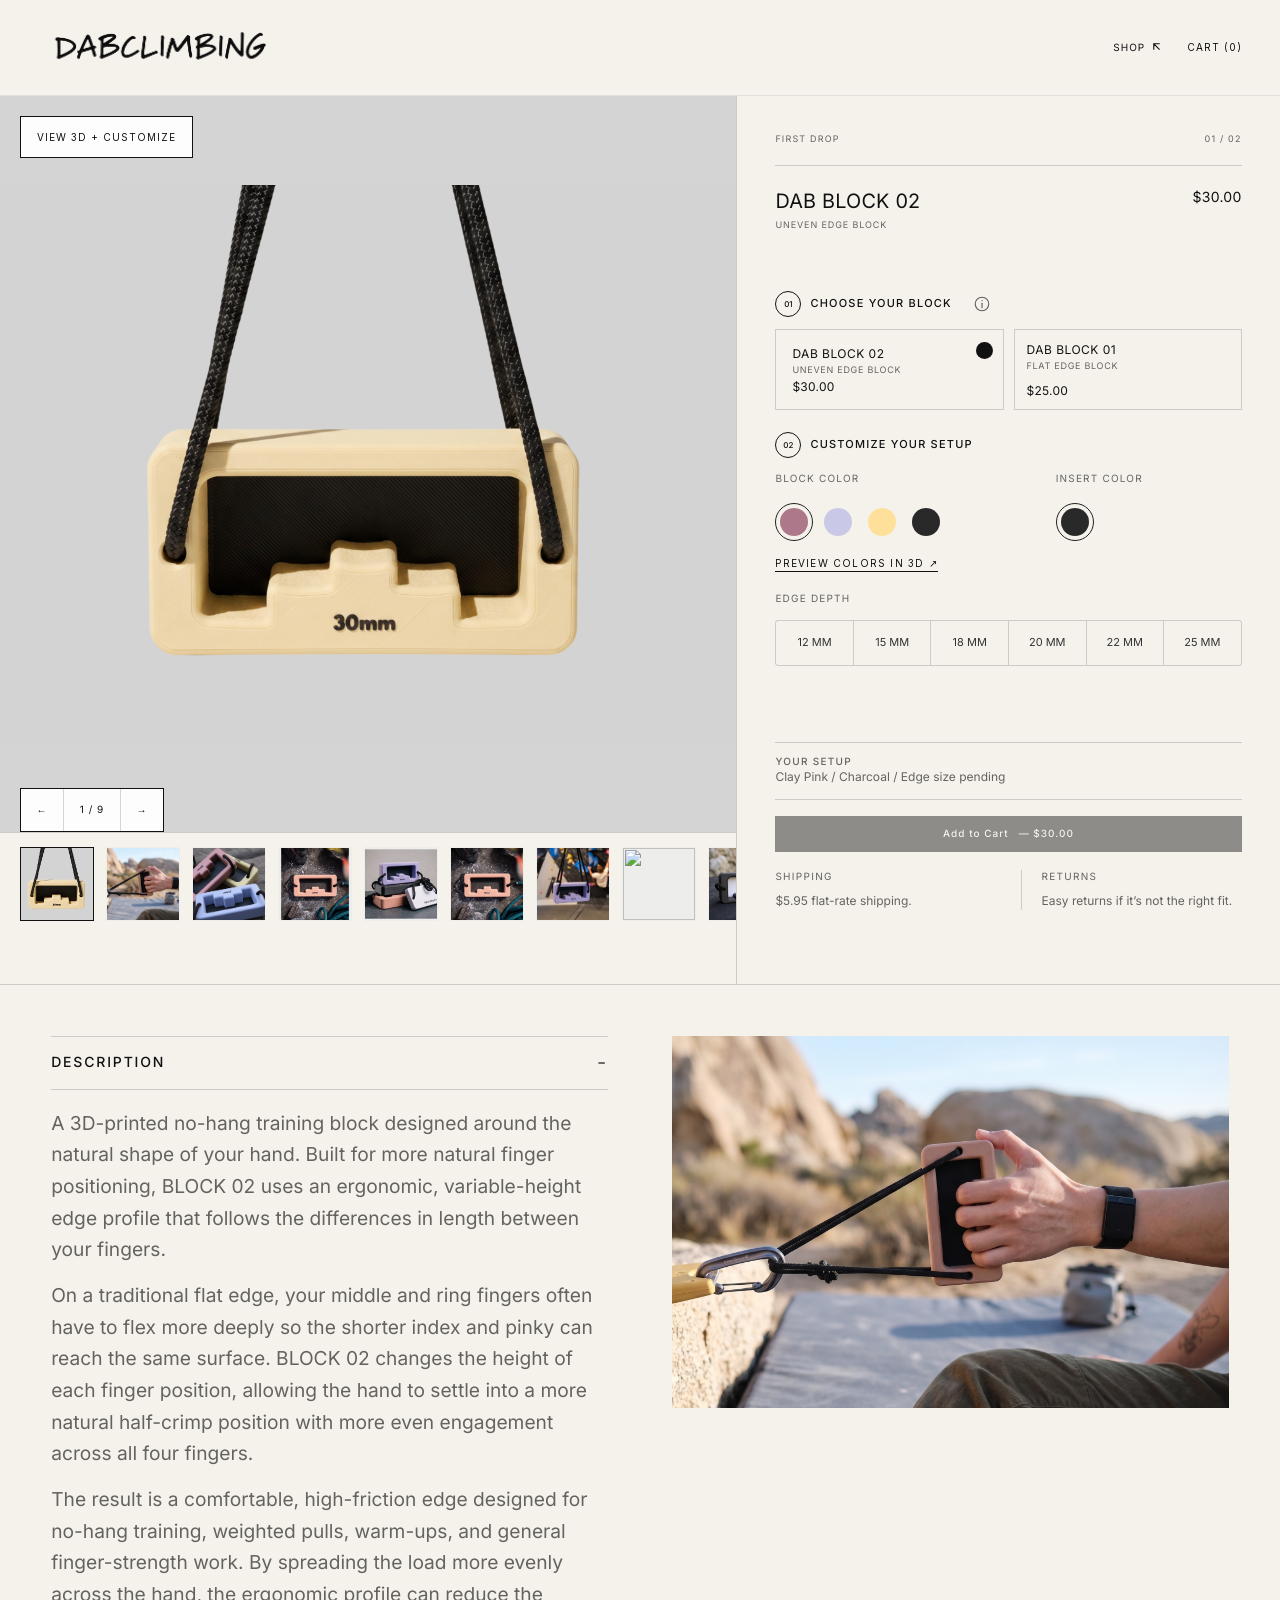
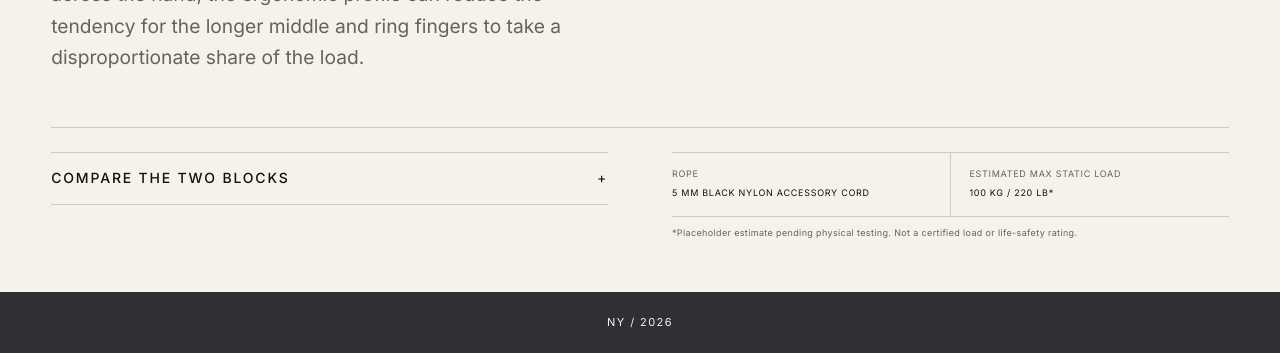
==== buy/index.html @ e9878433 "Use supplied high-resolution header artwork" ====
<!doctype html>
<html lang="en">
<head>
  <meta charset="utf-8" />
  <meta name="viewport" content="width=device-width, initial-scale=1" />
  <meta name="theme-color" content="#ffffff" />
  <meta name="description" content="Dab Block — first drop." />
  <title>DAB — Block</title>
  <link rel="stylesheet" href="/assets/css/styles.css?v=20260905-4" />
  <link rel="stylesheet" href="/assets/css/buy.css?v=20260905-5" />
</head>
<body class="store-page product-page">
  <main class="store-shell">
    <header class="header home-header product-header">
      <a class="brand" href="/" aria-label="DAB home">
        <img class="brand-wordmark" src="/assets/images/dabclimbing-header.svg?v=20260905-3" alt="" width="288" height="60" />
      </a>
      <nav class="home-nav product-nav" aria-label="Main navigation">
        <a href="/#products">Shop <svg class="nav-arrow nav-arrow--left" aria-hidden="true" viewBox="0 0 10 10"><path d="M2 2h6v6M8 2 2 8" /></svg></a>
        <button class="cart-trigger" id="cart-trigger" type="button" aria-haspopup="dialog" aria-controls="cart-dialog">
          Cart <span aria-hidden="true">(0)</span><span class="sr-only">, 0 items</span>
        </button>
      </nav>
    </header>

    <section class="buy-layout" id="product-page" hidden aria-labelledby="product-name">
      <div class="buy-media">
        <section class="product-gallery" id="product-gallery" aria-label="Dab Block product photos">
          <div class="gallery-frame">
            <img id="gallery-image" src="/assets/images/dab-block-02-studio.png" alt="Soft Lemon and Charcoal Dab Block 02 hanging from black cord against a gray background" width="1439" height="1089" />
          </div>
          <div class="gallery-thumbnails" id="gallery-thumbnails" aria-label="Choose a product photo"></div>
          <button class="media-mode-button media-mode-button--model" id="view-model" type="button">View 3D + customize</button>
          <div class="gallery-controls">
            <div class="gallery-navigation" aria-label="Product photo navigation">
              <button id="gallery-previous" type="button" aria-label="Previous photo">←</button>
              <span id="gallery-position" aria-live="polite">1 / 7</span>
              <button id="gallery-next" type="button" aria-label="Next photo">→</button>
            </div>
          </div>
        </section>
        <div class="model-stage" id="model-stage" aria-label="Interactive 3D model of Dab Block" hidden>
          <canvas id="model-canvas"></canvas>
          <div class="model-status" id="model-status" role="status" aria-live="polite">Loading model</div>
          <button class="media-mode-button media-mode-button--photos" id="view-photos" type="button">← Back to photos</button>
          <div class="model-tools">
            <section class="model-configurator" id="model-configurator" aria-label="Product finish editor">
              <div class="configurator-heading">
                <div>
                  <h2>Make it yours</h2>
                  <select class="configurator-kicker" id="configurator-size" aria-label="Choose block type">
                    <option>DAB BLOCK 02</option>
                  </select>
                </div>
              </div>
              <div class="finish-colors">
                <div class="finish-color finish-color--palette">
                  <span>Primary</span>
                  <span class="accent-control">
                    <span class="color-value" id="body-color-name">Black</span>
                    <span class="filament-picker">
                      <button class="filament-toggle" id="body-color-toggle" type="button" aria-label="Choose primary color" aria-expanded="false"><span class="filament-current" style="--swatch-color: #373431"></span></button>
                      <span class="filament-palette" id="body-color-palette" role="radiogroup" aria-label="Available primary colors" hidden></span>
                    </span>
                  </span>
                </div>
                <div class="finish-color finish-color--palette">
                  <span>Accent</span>
                  <span class="accent-control">
                    <span class="color-value" id="accent-color-name">Ivory</span>
                    <span class="filament-picker">
                      <button class="filament-toggle" id="accent-color-toggle" type="button" aria-label="Choose accent color" aria-expanded="false"><span class="filament-current" style="--swatch-color: #F1EEE7"></span></button>
                      <span class="filament-palette" id="accent-color-palette" role="radiogroup" aria-label="Available accent colors" hidden>
                    <label class="filament-swatch" title="Ivory"><input type="radio" name="accent-color" value="#F1EEE7" checked /><span style="--swatch-color: #F1EEE7"></span><span class="sr-only">ivory</span></label>
                    <label class="filament-swatch" title="Cream"><input type="radio" name="accent-color" value="#E8D5C5" /><span style="--swatch-color: #E8D5C5"></span><span class="sr-only">cream</span></label>
                    <label class="filament-swatch" title="Warm White"><input type="radio" name="accent-color" value="#D8D4CF" /><span style="--swatch-color: #D8D4CF"></span><span class="sr-only">warm white</span></label>
                    <label class="filament-swatch" title="Beige"><input type="radio" name="accent-color" value="#AAA59C" /><span style="--swatch-color: #AAA59C"></span><span class="sr-only">beige</span></label>
                    <label class="filament-swatch" title="Yellow"><input type="radio" name="accent-color" value="#F5DF19" /><span style="--swatch-color: #F5DF19"></span><span class="sr-only">yellow</span></label>
                    <label class="filament-swatch" title="Orange"><input type="radio" name="accent-color" value="#F46B1B" /><span style="--swatch-color: #F46B1B"></span><span class="sr-only">orange</span></label>
                    <label class="filament-swatch" title="Bright Green"><input type="radio" name="accent-color" value="#05BE67" /><span style="--swatch-color: #05BE67"></span><span class="sr-only">bright green</span></label>
                    <label class="filament-swatch" title="Forest Green"><input type="radio" name="accent-color" value="#147052" /><span style="--swatch-color: #147052"></span><span class="sr-only">forest green</span></label>
                    <label class="filament-swatch" title="Pink"><input type="radio" name="accent-color" value="#F34E77" /><span style="--swatch-color: #F34E77"></span><span class="sr-only">pink</span></label>
                    <label class="filament-swatch" title="Magenta"><input type="radio" name="accent-color" value="#D92C83" /><span style="--swatch-color: #D92C83"></span><span class="sr-only">magenta</span></label>
                    <label class="filament-swatch" title="Purple"><input type="radio" name="accent-color" value="#67489B" /><span style="--swatch-color: #67489B"></span><span class="sr-only">purple</span></label>
                    <label class="filament-swatch" title="Red"><input type="radio" name="accent-color" value="#E12929" /><span style="--swatch-color: #E12929"></span><span class="sr-only">red</span></label>
                    <label class="filament-swatch" title="Slate Gray"><input type="radio" name="accent-color" value="#66717D" /><span style="--swatch-color: #66717D"></span><span class="sr-only">slate gray</span></label>
                    <label class="filament-swatch" title="Black"><input type="radio" name="accent-color" value="#373431" /><span style="--swatch-color: #373431"></span><span class="sr-only">black</span></label>
                    <label class="filament-swatch" title="Blue"><input type="radio" name="accent-color" value="#1595D2" /><span style="--swatch-color: #1595D2"></span><span class="sr-only">blue</span></label>
                    <label class="filament-swatch" title="Royal Blue"><input type="radio" name="accent-color" value="#263E91" /><span style="--swatch-color: #263E91"></span><span class="sr-only">royal blue</span></label>
                    <label class="filament-swatch" title="Silver"><input type="radio" name="accent-color" value="#92928D" /><span style="--swatch-color: #92928D"></span><span class="sr-only">silver</span></label>
                    <label class="filament-swatch" title="Gold"><input type="radio" name="accent-color" value="#D49B42" /><span style="--swatch-color: #D49B42"></span><span class="sr-only">gold</span></label>
                    <label class="filament-swatch" title="Bronze"><input type="radio" name="accent-color" value="#745535" /><span style="--swatch-color: #745535"></span><span class="sr-only">bronze</span></label>
                    <label class="filament-swatch" title="Copper"><input type="radio" name="accent-color" value="#A94A2C" /><span style="--swatch-color: #A94A2C"></span><span class="sr-only">copper</span></label>
                    <label class="filament-swatch" title="Clay Pink"><input type="radio" name="accent-color" value="#AD7889" /><span style="--swatch-color: #AD7889"></span><span class="sr-only">clay pink</span></label>
                    <label class="filament-swatch" title="Lavender"><input type="radio" name="accent-color" value="#C9C9E7" /><span style="--swatch-color: #C9C9E7"></span><span class="sr-only">lavender</span></label>
                    <label class="filament-swatch" title="Soft Lemon"><input type="radio" name="accent-color" value="#FFE09A" /><span style="--swatch-color: #FFE09A"></span><span class="sr-only">soft lemon</span></label>
                    <label class="filament-swatch" title="Charcoal"><input type="radio" name="accent-color" value="#292929" /><span style="--swatch-color: #292929"></span><span class="sr-only">charcoal</span></label>
                      </span>
                    </span>
                  </span>
                </div>
              </div>
            </section>
          </div>
          <div class="model-view-controls" aria-label="3D view controls">
            <div class="zoom-controls" aria-label="Zoom controls">
              <button id="zoom-in" type="button" aria-label="Zoom in">+</button>
              <button id="zoom-out" type="button" aria-label="Zoom out">−</button>
            </div>
            <label class="spin-speed" for="spin-speed">
              <span>Spin</span>
              <input id="spin-speed" type="range" min="0" max="100" step="0.5" value="0.5" aria-label="Spin speed" />
            </label>
          </div>
        </div>
      </div>

      <div class="buy-details">
        <div class="buy-kicker" aria-hidden="true">
          <span>First drop</span>
          <span id="product-number">01 / 02</span>
        </div>
        <div class="buy-title-row">
          <div>
            <h1 id="product-name">DAB BLOCK 02</h1>
            <p class="buy-subtitle" id="product-subtitle">Uneven Edge Block</p>
          </div>
          <span class="buy-price" id="product-price">$30.00</span>
        </div>
        <fieldset class="variant-picker" id="variant-picker" hidden>
          <legend><span class="config-step" aria-hidden="true">01</span> Choose your block <a class="block-guide-link" href="#product-guide" aria-label="How to choose your block" title="How to choose your block"><svg width="18" height="18" viewBox="0 0 24 24" fill="none" stroke="currentColor" stroke-width="1.5" stroke-linecap="round" aria-hidden="true" focusable="false"><circle cx="12" cy="12" r="9" /><path d="M12 11v6" /><circle cx="12" cy="7.5" r=".8" fill="currentColor" stroke="none" /></svg></a></legend>
          <div class="variant-options" id="variant-options"></div>
          <p class="variant-pricing-note" id="variant-pricing-note" hidden>Custom pricing is confirmed after your customization details are reviewed and approved.</p>
        </fieldset>
        <section class="customization-step" aria-labelledby="customization-title">
          <h2 id="customization-title"><span class="config-step" aria-hidden="true">02</span> Customize your setup</h2>
        <fieldset class="edge-depth-picker product-color-picker" id="product-color-picker" hidden>
          <legend class="sr-only">Choose product colors</legend>
          <div class="edge-depth-options product-color-options">
            <label for="primary-color-select">
              <span>Primary color</span>
              <span class="color-select-control">
                <span class="color-select-swatch" id="primary-color-swatch" aria-hidden="true"></span>
                <select id="primary-color-select" name="primary-color"></select>
              </span>
            </label>
            <label for="accent-color-select">
              <span>Accent color</span>
              <span class="color-select-control">
                <span class="color-select-swatch" id="accent-color-swatch" aria-hidden="true"></span>
                <select id="accent-color-select" name="accent-color"></select>
              </span>
            </label>
          </div>
          <button class="color-3d-link" id="view-colors-3d" type="button">Preview colors in 3D <span aria-hidden="true">↗</span></button>
        </fieldset>
        <fieldset class="edge-depth-picker" id="edge-depth-picker" hidden>
          <legend class="sr-only">Choose edge depths</legend>
          <div class="edge-depth-options">
            <label for="edge-depth-1">
              <span>Edge depth 1</span>
              <select id="edge-depth-1" name="edge-depth-1"></select>
            </label>
            <label for="edge-depth-2">
              <span>Edge depth 2</span>
              <select id="edge-depth-2" name="edge-depth-2"></select>
            </label>
          </div>
        </fieldset>
        </section>
        <div class="buy-purchase">
          <div class="order-summary" aria-live="polite">
            <div class="order-summary-heading">
              <span><span class="config-step" aria-hidden="true">03</span> Your setup</span>
              <strong id="summary-price">$30.00</strong>
            </div>
            <p id="summary-product">DAB BLOCK 02 · Uneven Edge Block</p>
            <p id="summary-options">Clay Pink / Charcoal · 22 mm edge</p>
          </div>
          <a class="buy-button" id="checkout-button" aria-disabled="true">
            <span>Add to Cart</span>
            <span class="buy-button-price" id="checkout-price" aria-hidden="true">— $30.00</span>
          </a>
          <p class="checkout-note">Your selections carry through to secure checkout.</p>
          <dl class="buy-meta">
            <div><dt>Shipping</dt><dd id="product-shipping"></dd></div>
            <div><dt>Returns</dt><dd id="product-returns"></dd></div>
          </dl>
        </div>
      </div>
      <div class="product-editorial">
        <div class="product-story-row">
          <div class="product-information">
          <details class="product-description" open>
            <summary>Description</summary>
            <div id="product-description" aria-label="Product description"></div>
          </details>
          </div>
          <figure class="product-story-photo">
            <img id="product-story-image" alt="" loading="lazy" />
          </figure>
        </div>
        <div class="product-facts-row">
          <div class="product-information">
          <details class="product-description product-guide" id="product-guide">
            <summary>Compare the two blocks</summary>
            <div id="product-guide-content" aria-label="Help choosing a block"></div>
          </details>
          </div>
          <div class="product-technical">
        <dl class="product-specs" aria-label="Customization and product details">
          <div><dt>Rope</dt><dd>5 mm black nylon accessory cord</dd></div>
          <div><dt>Estimated max static load</dt><dd>100 kg / 220 lb*</dd></div>
        </dl>
        <p class="load-disclaimer">*Placeholder estimate pending physical testing. Not a certified load or life-safety rating.</p>
          </div>
        </div>
      </div>
    </section>

    <footer class="footer">
      <div class="footer-meta">
        <span class="footer-edition">NY / 2026</span>
      </div>
    </footer>
  </main>

  <dialog class="cart-dialog" id="cart-dialog" aria-labelledby="cart-title">
    <div class="cart-dialog-header">
      <h2 id="cart-title">Cart <span aria-hidden="true">(0)</span></h2>
      <button class="cart-close" id="cart-close" type="button" aria-label="Close cart">Close</button>
    </div>
    <div class="cart-empty">
      <p>Your cart is empty.</p>
      <a href="/#products" id="cart-shop-link">Shop the first drop <svg class="nav-arrow nav-arrow--left" aria-hidden="true" viewBox="0 0 10 10"><path d="M2 2h6v6M8 2 2 8" /></svg></a>
    </div>
  </dialog>

  <script src="/assets/js/store-config.js?v=20260905-8"></script>
  <script src="/assets/js/cart.js?v=20260904-1" defer></script>
  <script src="/assets/js/buy.js?v=20260905-6" defer></script>
  <script type="importmap">
    {
      "imports": {
        "three": "https://cdn.jsdelivr.net/npm/three@0.165.0/build/three.module.js",
        "three/addons/": "https://cdn.jsdelivr.net/npm/three@0.165.0/examples/jsm/"
      }
    }
  </script>
</body>
</html>
---- assets/css/styles.css ----
@font-face {
  font-family: "Inter";
  src: url("/assets/fonts/Inter-Latin.woff2") format("woff2");
  font-style: normal;
  font-weight: 400 500;
  font-display: swap;
}

@font-face {
  font-family: "Instrument Sans";
  src: url("/assets/fonts/InstrumentSans-Medium.woff2") format("woff2");
  font-style: normal;
  font-weight: 500;
  font-display: swap;
}

@font-face {
  font-family: "Lazy Dog";
  src: url("/assets/fonts/Lazydog.otf") format("opentype");
  font-style: normal;
  font-weight: 400;
  font-display: swap;
}

@font-face {
  font-family: "Libre Baskerville";
  src: url("/assets/fonts/LibreBaskerville-Regular.ttf") format("truetype");
  font-style: normal;
  font-weight: 400;
  font-display: swap;
}

:root {
      --warm-white: #f5f2ec;
      --lavender: #c9bce8;
      --clay: #dfae9b;
      --graphite: #2f3033;
      --chalk: #e8e5df;
      --sage: #e4e9df;
      --soft-black: #111111;
      --paper: var(--warm-white);
      --ink: var(--soft-black);
      --soft: #65635f;
      --line: rgba(17, 17, 17, .17);
      --pad: clamp(20px, 3vw, 44px);
      --block-color: #000000;
    }

    * { box-sizing: border-box; }

    [hidden] { display: none !important; }

    html,
    body {
      width: 100%;
      height: 100%;
      overflow: hidden;
    }

    body {
      margin: 0;
      background: var(--paper);
      color: var(--ink);
      font-family: "Inter", Arial, Helvetica, sans-serif;
      -webkit-font-smoothing: antialiased;
      text-rendering: geometricPrecision;
    }

    ::selection {
      color: var(--soft-black);
      background: var(--lavender);
    }

    a { color: inherit; }

    .sr-only {
      position: absolute;
      width: 1px;
      height: 1px;
      padding: 0;
      margin: -1px;
      overflow: hidden;
      clip: rect(0, 0, 0, 0);
      white-space: nowrap;
      border: 0;
    }

    .site {
      width: 100%;
      height: 100vh;
      height: 100dvh;
      display: grid;
      grid-template-rows: auto minmax(0, 1fr) auto;
      overflow: hidden;
    }

    .header,
    .footer {
      display: flex;
      align-items: center;
      justify-content: space-between;
      gap: 24px;
      padding: 22px var(--pad);
      font-size: 11px;
      line-height: 1;
      text-transform: uppercase;
      letter-spacing: .13em;
    }

    .header {
      display: grid;
      grid-template-columns: minmax(0, 1fr) auto minmax(0, 1fr);
      border-bottom: 1px solid var(--line);
    }

    .header .brand {
      grid-column: 2;
      justify-self: center;
    }

    .header .header-meta {
      grid-column: 3;
      justify-self: end;
    }

    .brand {
      display: inline-flex;
      align-items: center;
      text-decoration: none;
    }

    .brand-wordmark {
      display: block;
      width: clamp(168px, 18vw, 224px);
      height: auto;
    }

    .header-meta,
    .footer-meta {
      display: flex;
      align-items: center;
      gap: clamp(18px, 3vw, 42px);
      white-space: nowrap;
    }

    .status {
      display: inline-flex;
      align-items: center;
      gap: 8px;
    }

    .store-link {
      text-decoration: none;
    }

    .status::before {
      content: "";
      width: 7px;
      height: 7px;
      border-radius: 50%;
      background: var(--ink);
      animation: pulse 2.4s ease-in-out infinite;
    }

    @keyframes pulse {
      0%, 100% { opacity: 1; transform: scale(1); }
      50% { opacity: .25; transform: scale(.72); }
    }

    /* Image-led homepage hero */
    html:has(body.home-page) {
      height: auto;
      min-height: 100%;
      overflow-x: hidden;
      overflow-y: auto;
    }

    .home-page,
    .home-page .store-shell {
      height: auto;
      min-height: 100%;
      overflow-x: hidden;
      overflow-y: visible;
    }

    .home-page {
      scroll-behavior: smooth;
    }

    .home-page .store-shell {
      display: block;
    }

    .home-hero {
      position: relative;
      width: 100%;
      height: auto;
      min-height: 0;
      aspect-ratio: 18 / 5;
      overflow: hidden;
      color: #11100f;
      font-family: "Neue Montreal", "Inter", Arial, Helvetica, sans-serif;
      background: var(--chalk);
      isolation: isolate;
    }

    .home-hero-image,
    .home-hero-shade {
      position: absolute;
      inset: 0;
      width: 100%;
      height: 100%;
    }

    .home-hero-image {
      z-index: -2;
      left: 0;
      width: 100%;
      display: block;
      object-fit: cover;
      object-position: center center;
    }

    .home-hero-shade {
      z-index: -1;
      background:
        linear-gradient(90deg,
          rgba(245, 242, 236, 1) 0,
          rgba(245, 242, 236, .94) 30%,
          rgba(245, 242, 236, .52) 58%,
          transparent 76%),
        linear-gradient(180deg, rgba(255, 255, 255, .08) 0, transparent 24%);
      pointer-events: none;
    }

    .home-page .home-header,
    .product-page .home-header {
      position: sticky;
      z-index: 20;
      top: 0;
      display: flex;
      justify-content: flex-start;
      border: 0;
      border-bottom: 1px solid rgba(11, 11, 11, .08);
      background: rgba(245, 242, 236, .94);
      backdrop-filter: blur(14px);
    }

    .home-page .home-header .brand,
    .product-page .home-header .brand {
      flex: 0 0 auto;
    }

    .home-nav {
      display: flex;
      align-items: center;
      gap: clamp(16px, 2vw, 30px);
      margin-left: auto;
      font-size: 10px;
      letter-spacing: .1em;
      text-transform: uppercase;
    }

    .home-nav a,
    .home-nav button,
    .home-hero-copy a {
      text-decoration: none;
    }

    .nav-arrow {
      display: inline-block;
      width: 9px;
      height: 9px;
      margin-left: 3px;
      overflow: visible;
      vertical-align: -.05em;
      fill: none;
      stroke: currentColor;
      stroke-width: 1.25;
      stroke-linecap: square;
      stroke-linejoin: miter;
    }

    .nav-arrow--left {
      transform: scaleX(-1);
    }

    .home-nav a,
    .home-nav button {
      border-bottom: 1px solid transparent;
      transition: border-color .2s ease;
    }

    .home-nav a:hover,
    .home-nav a:focus-visible,
    .home-nav button:hover,
    .home-nav button:focus-visible {
      border-color: currentColor;
    }

    .cart-trigger,
    .cart-close {
      padding: 0;
      border: 0;
      border-radius: 0;
      color: inherit;
      background: transparent;
      font: inherit;
      letter-spacing: inherit;
      text-transform: inherit;
      cursor: pointer;
    }

    .cart-trigger {
      border-bottom: 1px solid transparent;
    }

    .cart-dialog {
      width: min(440px, 100%);
      max-width: none;
      height: 100%;
      max-height: none;
      margin: 0 0 0 auto;
      padding: 0;
      border: 0;
      color: var(--ink);
      background: var(--paper);
    }

    .cart-dialog[open] {
      display: grid;
      grid-template-rows: auto 1fr;
    }

    .cart-dialog::backdrop {
      background: rgba(11, 11, 11, .36);
    }

    .cart-dialog-header {
      display: flex;
      align-items: center;
      justify-content: space-between;
      padding: 22px var(--pad);
      border-bottom: 1px solid var(--line);
    }

    .cart-dialog-header h2,
    .cart-close,
    .cart-empty a {
      margin: 0;
      font-size: 10px;
      font-weight: 400;
      line-height: 1;
      letter-spacing: .1em;
      text-transform: uppercase;
    }

    .cart-close,
    .cart-empty a {
      border-bottom: 1px solid currentColor;
    }

    .cart-empty {
      display: flex;
      min-height: 0;
      flex-direction: column;
      align-items: center;
      justify-content: center;
      gap: 18px;
      padding: var(--pad);
      text-align: center;
    }

    .cart-empty p {
      margin: 0;
      font-family: "Libre Baskerville", Baskerville, Georgia, serif;
      font-size: clamp(22px, 3vw, 32px);
    }

    .cart-empty a {
      text-decoration: none;
    }

    .home-page .home-header .brand-wordmark,
    .product-page .home-header .brand-wordmark {
      width: clamp(190px, 19vw, 260px);
      height: auto;
    }

    .home-hero-copy {
      position: absolute;
      z-index: 1;
      top: 50%;
      left: clamp(48px, 6vw, 96px);
      width: min(320px, calc(100% - clamp(96px, 12vw, 192px)));
      color: #11100f;
      transform: translateY(-50%);
    }

    .home-hero-copy p,
    .home-hero-copy a {
      margin: 0;
      font-size: 9px;
      line-height: 1.4;
      letter-spacing: .14em;
      text-transform: uppercase;
    }

    .home-hero-copy a {
      display: inline-flex;
      align-items: center;
      justify-content: center;
      gap: 14px;
      min-height: 44px;
      max-width: 100%;
      padding: 12px 24px;
      border-radius: 999px;
      background: #ffeca6;
      color: #11100f;
      font-weight: 500;
      transition: background-color .2s ease;
    }

    .home-hero-copy a:hover {
      background: #f7df8c;
    }

    .home-hero-copy a:focus-visible {
      outline: 2px solid #11100f;
      outline-offset: 4px;
    }

    .home-hero-copy a span {
      font-size: 14px;
      line-height: 1;
      letter-spacing: 0;
    }

    .home-hero-copy h1 {
      margin: 0 0 16px;
      font-family: "Libre Baskerville", Baskerville, Georgia, serif;
      font-size: clamp(26px, 2.4vw, 36px);
      font-weight: 400;
      line-height: 1.1;
      letter-spacing: -.025em;
      text-transform: none;
    }

    .product-index {
      scroll-margin-top: 96px;
      padding: clamp(64px, 8vw, 120px) var(--pad);
      background: var(--sage);
    }

    .product-index-header {
      display: grid;
      grid-template-columns: 1fr auto;
      align-items: end;
      padding-bottom: 20px;
      border-bottom: 1px solid var(--line);
    }

    .product-index-header p,
    .product-index-header span,
    .product-card-meta p {
      margin: 0;
      color: var(--soft);
      font-size: 9px;
      line-height: 1.4;
      letter-spacing: .13em;
      text-transform: uppercase;
    }

    .product-list {
      display: grid;
      grid-template-columns: repeat(2, minmax(0, 1fr));
      gap: clamp(12px, 1.4vw, 24px);
      background: transparent;
    }

    .product-card {
      min-width: 0;
      background: transparent;
    }

    .product-card-image {
      display: block;
      aspect-ratio: 4 / 3;
      overflow: hidden;
      background: var(--chalk);
    }

    .product-card-image--block-02 {
      /* Match the block width in the more tightly cropped BLOCK 01 photo. */
      --product-image-scale: 1.22;
    }

    .product-card-image img {
      width: 100%;
      height: 100%;
      display: block;
      object-fit: cover;
      transform: scale(var(--product-image-scale, 1));
      transition: transform .5s ease;
    }

    .product-card-image:hover img,
    .product-card-image:focus-visible img {
      transform: scale(calc(var(--product-image-scale, 1) * 1.015));
    }

    .product-card-image:focus-visible {
      outline: 2px solid var(--ink);
      outline-offset: -2px;
    }

    .product-card-meta {
      position: relative;
      display: flex;
      justify-content: space-between;
      gap: 24px;
      min-height: 104px;
      padding: 20px 22px 28px;
      border-top: 0;
      background: var(--warm-white);
    }

    .product-card-meta::before {
      content: "";
      position: absolute;
      top: 0;
      left: 22px;
      width: 42px;
      height: 3px;
      background: var(--lavender);
    }

    .product-card:nth-child(2) .product-card-meta::before {
      background: var(--clay);
    }

    .product-card + .product-card .product-card-meta {
      padding-left: 22px;
    }

    .product-card-meta h3,
    .product-card-meta > span {
      margin: 0;
      font-size: 12px;
      font-weight: 400;
      line-height: 1.35;
      letter-spacing: .04em;
    }

    .product-card-meta p {
      margin-top: 5px;
      color: #45423f;
      letter-spacing: .08em;
    }

    .home-page .buy-layout {
      min-height: 100vh;
      min-height: 100svh;
    }

    @media (max-width: 1200px) {
      .home-hero {
        aspect-ratio: 8 / 3;
      }

      .home-hero-image {
        object-position: right center;
      }
    }

    @media (max-width: 620px) {
      .product-index {
        scroll-margin-top: 68px;
      }

      .home-hero {
        max-height: none;
        aspect-ratio: 2 / 1;
      }

      .home-page .home-header .brand-wordmark,
      .product-page .home-header .brand-wordmark {
        width: 156px;
      }

      .home-hero-image {
        left: 0;
        width: 100%;
        object-position: right center;
      }

      .home-hero-shade {
        background:
          linear-gradient(90deg,
            rgba(245, 242, 236, 1) 0,
            rgba(245, 242, 236, .95) 38%,
            rgba(245, 242, 236, .58) 70%,
            transparent 84%),
          linear-gradient(0deg, rgba(245, 242, 236, .42) 0, transparent 48%);
      }

      .home-hero-copy {
        top: 48%;
        left: 28px;
        width: calc(100% - 56px);
      }

      .home-hero-copy h1 {
        font-size: 22px;
      }

      .product-index-header {
        grid-template-columns: 1fr;
      }

      .product-index-header span {
        margin-top: 12px;
      }

      .product-list {
        grid-template-columns: 1fr;
      }

      .product-card + .product-card .product-card-meta {
        padding-left: 22px;
      }
    }

    .social {
      text-decoration: none;
      border-bottom: 1px solid transparent;
      transition: border-color .2s ease;
    }

    .social:hover,
    .social:focus-visible { border-color: currentColor; }

    .hero {
      min-height: 0;
      height: 100%;
      display: grid;
      grid-template-columns: minmax(0, 1fr);
      overflow: hidden;
    }

    .hero-copy {
      min-width: 0;
      min-height: 0;
      height: 100%;
      display: flex;
      flex-direction: column;
      padding: 0 var(--pad) clamp(34px, 5vw, 72px);
      gap: clamp(24px, 4vh, 64px);
      overflow: hidden;
    }

    .model-shell {
      min-width: 0;
      min-height: 0;
      flex: 1 1 auto;
      display: flex;
      align-items: stretch;
    }

    .model-stage {
      position: relative;
      flex: 1 1 auto;
      width: 100vw;
      margin-left: calc(var(--pad) * -1);
      margin-right: calc(var(--pad) * -1);
      height: 100%;
      min-height: 220px;
      cursor: grab;
      overflow: hidden;
      border-bottom: 1px solid var(--line);
      background:
        linear-gradient(90deg, rgba(11, 11, 11, .05) 1px, transparent 1px) 0 0 / 64px 64px,
        linear-gradient(rgba(11, 11, 11, .05) 1px, transparent 1px) 0 0 / 64px 64px,
        var(--paper);
      touch-action: none;
    }

    .model-stage:active { cursor: grabbing; }

    .model-stage canvas {
      display: block;
      width: 100%;
      height: 100%;
    }

    .model-status {
      position: absolute;
      left: 0;
      bottom: 14px;
      color: var(--soft);
      font-size: 10px;
      line-height: 1;
      letter-spacing: .12em;
      text-transform: uppercase;
      pointer-events: none;
    }

    .model-tools {
      position: absolute;
      z-index: 2;
      left: var(--pad);
      top: clamp(18px, 3vw, 34px);
      display: flex;
      align-items: flex-start;
      justify-content: flex-start;
      gap: 10px;
      pointer-events: none;
    }

    .model-tools button,
    .model-tools input,
    .model-tools select { pointer-events: auto; }

    .model-view-controls {
      position: absolute;
      z-index: 3;
      left: var(--pad);
      right: var(--pad);
      top: clamp(16px, 3vw, 34px);
      bottom: auto;
      display: flex;
      flex-direction: row-reverse;
      align-items: flex-start;
      justify-content: space-between;
      gap: 8px;
      flex: 0 0 auto;
      pointer-events: auto;
    }

    .zoom-controls,
    .spin-speed {
      border: 1px solid var(--ink);
      background: rgba(255, 255, 255, .96);
    }

    .zoom-controls {
      display: flex;
      flex-direction: column;
    }

    .model-zoom-controls {
      position: absolute;
      z-index: 3;
      top: clamp(20px, 3vw, 34px);
      right: var(--pad);
      pointer-events: auto;
    }

    .model-view-controls button,
    .model-zoom-controls button {
      min-width: 52px;
      padding: 13px 18px;
      border-bottom: 1px solid var(--line);
      font-size: 9px;
      line-height: 1;
      letter-spacing: .11em;
      text-transform: uppercase;
    }

    .model-view-controls button:last-child,
    .model-zoom-controls button:last-child {
      border-bottom: 0;
    }

    .model-view-controls .zoom-controls button {
      border-right: 0;
      border-bottom: 1px solid var(--line);
    }

    .model-view-controls .zoom-controls button:last-child {
      border-bottom: 0;
    }

    .spin-speed {
      display: flex;
      align-items: center;
      gap: 12px;
      padding: 10px 16px;
      font-size: 9px;
      line-height: 1;
      letter-spacing: .11em;
      text-transform: uppercase;
    }

    .spin-speed input {
      width: 92px;
      height: 16px;
      margin: 0;
      appearance: none;
      background: transparent;
      cursor: pointer;
    }

    .spin-speed input::-webkit-slider-runnable-track {
      height: 2px;
      background: var(--ink);
    }

    .spin-speed input::-webkit-slider-thumb {
      width: 12px;
      height: 12px;
      margin-top: -5px;
      appearance: none;
      border: 1px solid var(--ink);
      border-radius: 50%;
      background: var(--paper);
    }

    .spin-speed input::-moz-range-track {
      height: 2px;
      background: var(--ink);
    }

    .spin-speed input::-moz-range-thumb {
      width: 12px;
      height: 12px;
      border: 1px solid var(--ink);
      border-radius: 50%;
      background: var(--paper);
    }

    .model-configurator {
      width: min(420px, calc(100vw - (var(--pad) * 2)));
      padding: 20px;
      border: 1px solid var(--ink);
      background: rgba(255, 255, 255, .96);
      box-shadow: 0 16px 50px rgba(0, 0, 0, .09);
      backdrop-filter: blur(12px);
    }

    .configurator-heading,
    .finish-color {
      display: flex;
      align-items: center;
      justify-content: space-between;
      gap: 16px;
    }

    .configurator-kicker,
    .finish-color > span:first-child,
    .configurator-hint {
      font-size: 9px;
      line-height: 1.2;
      letter-spacing: .11em;
      text-transform: uppercase;
    }

    .configurator-kicker {
      color: var(--soft);
      font-family: "Inter", Arial, Helvetica, sans-serif;
      font-weight: 400;
      font-size: 20px;
      letter-spacing: 0;
    }

    select.configurator-kicker {
      max-width: 52%;
      margin: 0;
      padding: 0 2px 2px 0;
      border: 0;
      border-bottom: 1px solid var(--line);
      border-radius: 0;
      color: var(--soft);
      background: transparent;
      cursor: pointer;
    }

    select.configurator-kicker:disabled {
      cursor: default;
      opacity: 1;
    }

    .configurator-heading h2 {
      margin: 5px 0 0;
      font-family: "Inter", Arial, Helvetica, sans-serif;
      font-weight: 400;
      font-size: 20px;
      line-height: 1;
      letter-spacing: 0;
      text-transform: none;
    }

    .configurator-heading > div {
      width: 100%;
      display: flex;
      align-items: baseline;
      justify-content: space-between;
      gap: 20px;
    }

    .finish-colors {
      display: grid;
      grid-template-columns: 1fr 1fr;
      gap: 1px;
      margin-top: 20px;
      background: var(--line);
      border: 1px solid var(--line);
    }

    .finish-color {
      position: relative;
      min-height: 62px;
      padding: 12px;
      background: var(--paper);
      cursor: pointer;
    }

    .finish-color input[type="color"] {
      width: 28px;
      height: 28px;
      flex: 0 0 28px;
      padding: 0;
      overflow: hidden;
      border: 1px solid var(--line);
      border-radius: 50%;
      background: transparent;
      cursor: pointer;
    }

    .finish-color input[type="color"]::-webkit-color-swatch-wrapper { padding: 0; }
    .finish-color input[type="color"]::-webkit-color-swatch { border: 2px solid var(--paper); border-radius: 50%; }
    .finish-color input[type="color"]::-moz-color-swatch { border: 2px solid var(--paper); border-radius: 50%; }

    .finish-color select {
      min-width: 0;
      max-width: 118px;
      padding: 7px 24px 7px 8px;
      border: 1px solid var(--line);
      border-radius: 0;
      color: var(--ink);
      background-color: var(--paper);
      font: inherit;
      font-size: 10px;
      cursor: pointer;
    }

    .finish-color--palette {
      display: flex;
      cursor: default;
    }

    .filament-picker {
      position: relative;
    }

    .accent-control {
      display: flex;
      align-items: center;
      gap: 10px;
      margin-left: auto;
    }

    .filament-toggle {
      width: 30px;
      height: 30px;
      display: grid;
      place-items: center;
      padding: 0;
      border: 0;
      border-radius: 50%;
      background: transparent;
      cursor: pointer;
    }

    .filament-current {
      width: 28px;
      height: 28px;
      display: block;
      border: 1px solid rgba(0, 0, 0, .16);
      border-radius: 50%;
      background: var(--swatch-color);
    }

    .filament-toggle[aria-expanded="true"] {
      outline: 2px solid var(--ink);
      outline-offset: 2px;
    }

    .filament-palette {
      position: absolute;
      right: -10px;
      bottom: calc(100% + 12px);
      z-index: 20;
      display: grid;
      grid-template-columns: repeat(5, 24px);
      gap: 7px;
      width: max-content;
      padding: 14px;
      border: 1px solid var(--ink);
      background: var(--paper);
      box-shadow: 0 12px 32px rgba(0, 0, 0, .12);
      pointer-events: auto;
    }

    .filament-palette[hidden] { display: none; }

    .filament-swatch {
      position: relative;
      width: 24px;
      height: 24px;
      cursor: pointer;
      pointer-events: auto;
    }

    .filament-swatch input {
      position: absolute;
      opacity: 0;
      pointer-events: none;
    }

    .filament-swatch > span:not(.sr-only) {
      display: block;
      width: 24px;
      height: 24px;
      border: 1px solid rgba(0, 0, 0, .16);
      border-radius: 50%;
      background: var(--swatch-color);
      transition: box-shadow .15s ease, transform .15s ease;
    }

    .filament-swatch input:checked + span {
      box-shadow: 0 0 0 2px var(--paper), 0 0 0 4px var(--ink);
    }

    .filament-swatch input:focus-visible + span {
      outline: 2px solid var(--ink);
      outline-offset: 3px;
    }

    .filament-swatch:hover > span:not(.sr-only) {
      transform: scale(1.08);
    }

    .color-value {
      margin-left: auto;
      color: var(--soft);
      font-size: 9px;
      letter-spacing: .04em;
    }

    .configurator-hint {
      min-height: 22px;
      margin: 14px 0 0;
      color: var(--soft);
      line-height: 1.45;
      text-transform: none;
    }

    .model-tools button:focus-visible,
    .model-tools input:focus-visible,
    .model-view-controls button:focus-visible,
    .model-view-controls input:focus-visible,
    .model-zoom-controls button:focus-visible {
      outline: 2px solid var(--ink);
      outline-offset: 3px;
    }

    .hero-bottom {
      min-width: 0;
      display: grid;
      grid-template-columns: minmax(220px, 460px) 1fr;
      align-items: end;
      gap: clamp(32px, 6vw, 96px);
      flex: 0 0 auto;
    }

    .intro {
      margin: 0;
      width: 100%;
      max-width: 430px;
      font-size: clamp(15px, 1.3vw, 19px);
      line-height: 1.45;
      letter-spacing: -.015em;
      overflow-wrap: break-word;
    }

    .index {
      justify-self: end;
      color: var(--soft);
      font-size: 10px;
      line-height: 1.5;
      letter-spacing: .12em;
      text-align: right;
      text-transform: uppercase;
    }

    .signup-panel {
      position: relative;
      min-width: 0;
      display: flex;
      flex-direction: column;
      justify-content: space-between;
      padding: clamp(34px, 5vw, 72px) var(--pad);
      background:
        linear-gradient(var(--line), var(--line)) 50% 0 / 1px 100% no-repeat;
    }

    .object-stage {
      position: relative;
      display: grid;
      place-items: center;
      min-height: 270px;
      flex: 1;
      overflow: hidden;
      padding: 10px 0;
    }

    .product-image {
      position: relative;
      z-index: 1;
      width: min(98%, 520px);
      height: auto;
      display: block;
      filter: drop-shadow(0 20px 34px rgba(0, 0, 0, .14));
      animation: float 6s ease-in-out infinite;
    }

    @keyframes float {
      0%, 100% { transform: translateY(0); }
      50% { transform: translateY(-10px); }
    }

    .orbit {
      position: absolute;
      width: min(95%, 380px);
      aspect-ratio: 1;
      border: 1px solid var(--line);
      border-radius: 50%;
      animation: spin 28s linear infinite;
    }

    .orbit::before {
      content: "";
      position: absolute;
      top: -4px;
      left: 50%;
      width: 7px;
      height: 7px;
      border-radius: 50%;
      background: var(--ink);
    }

    @keyframes spin { to { transform: rotate(360deg); } }

    .signup {
      position: relative;
      z-index: 1;
      padding-top: 28px;
      background: var(--paper);
    }

    .signup h2 {
      margin: 0 0 10px;
      font-size: clamp(22px, 2.1vw, 32px);
      line-height: 1;
      letter-spacing: -.04em;
      text-transform: uppercase;
    }

    .signup p {
      margin: 0 0 22px;
      color: var(--soft);
      font-size: 13px;
      line-height: 1.45;
    }

    .form-row {
      display: grid;
      grid-template-columns: minmax(0, 1fr) auto;
      border-bottom: 1px solid var(--ink);
    }

    input,
    button {
      appearance: none;
      border: 0;
      border-radius: 0;
      font: inherit;
    }

    input {
      min-width: 0;
      padding: 14px 0;
      color: var(--ink);
      background: transparent;
      font-size: 14px;
      outline: 0;
    }

    input::placeholder { color: #999; }

    button {
      padding: 14px 0 14px 20px;
      color: var(--ink);
      background: transparent;
      cursor: pointer;
      font-size: 11px;
      text-transform: uppercase;
      letter-spacing: .11em;
    }

    button:hover .arrow { transform: translateX(4px); }
    .arrow { display: inline-block; transition: transform .2s ease; }

    .message {
      min-height: 18px;
      margin-top: 12px;
      color: var(--soft);
      font-size: 11px;
      line-height: 1.4;
    }

    .footer {
      justify-content: center;
      color: var(--warm-white);
      background: var(--graphite);
    }

    .footer-meta {
      margin-inline: auto;
      justify-content: center;
      text-align: center;
    }

    .footer-edition {
      line-height: 1.5;
      text-align: center;
    }

    @media (max-width: 820px) {
      .header-meta .location { display: none; }

      .model-stage,
      .model-stage canvas {
        touch-action: pan-y !important;
      }

      .hero {
        grid-template-columns: 1fr;
      }

      .hero-copy {
        border-right: 0;
        border-bottom: 0;
      }

      .signup-panel {
        min-height: 620px;
      }

      .hero-bottom {
        grid-template-columns: 1fr;
        width: 100%;
      }

      .index {
        justify-self: start;
        text-align: left;
      }

    }

    @media (max-width: 700px) {
      .model-tools {
        width: calc(100vw - (var(--pad) * 2));
        flex-direction: column;
      }

    }

    @media (max-width: 520px) {
      .header,
      .footer { padding-block: 18px; }
      .brand-wordmark { width: 158px; }
      .header-meta { gap: 16px; }
      .header-meta .edition { display: none; }
      .hero-copy { padding-top: 0; }
      .hero-bottom,
      .intro { max-width: calc(100vw - (var(--pad) * 2)); }
      .model-stage { min-height: 180px; }
      .model-tools {
        left: var(--pad);
        top: 16px;
        width: calc(100vw - (var(--pad) * 2));
        flex-direction: column;
      }
      .model-configurator {
        width: calc(100vw - (var(--pad) * 2));
        padding: 16px;
      }
      .configurator-heading h2,
      .configurator-kicker { font-size: 17px; }
      .finish-colors { margin-top: 14px; }
      .finish-color {
        min-height: 54px;
        padding: 10px;
      }
      .color-value { display: none; }
      .configurator-hint { margin-top: 10px; }
      .signup-panel { min-height: 560px; }
      .object-stage { min-height: 260px; }
      .footer { font-size: 9px; }
    }

    @media (prefers-reduced-motion: reduce) {
      *, *::before, *::after {
        animation-duration: .01ms !important;
        animation-iteration-count: 1 !important;
        scroll-behavior: auto !important;
      }
    }
---- assets/css/buy.css ----
html,
body {
  width: 100%;
  height: 100%;
  overflow: hidden;
}

.store-page {
  background: var(--paper);
}

.product-header {
  display: flex;
  justify-content: flex-start;
  border-bottom-color: rgba(11, 11, 11, .08);
  background: #f2efe9;
}

.product-header .brand {
  grid-column: auto;
  justify-self: auto;
}

.product-header .brand-wordmark {
  width: clamp(190px, 19vw, 260px);
}

.product-nav {
  margin-left: auto;
}

.store-page.home-page {
  height: auto;
  overflow-y: auto;
  overflow-x: hidden;
}

.store-shell {
  height: 100vh;
  height: 100dvh;
  min-height: 0;
  display: grid;
  grid-template-rows: auto minmax(0, 1fr) auto;
  overflow: hidden;
}

.buy-layout {
  min-width: 0;
  min-height: 0;
  display: grid;
  grid-template-columns: repeat(2, minmax(0, 1fr));
  overflow: hidden;
}

.buy-media {
  min-width: 0;
  min-height: 620px;
  display: flex;
  flex-direction: column;
  padding: 0;
  overflow: hidden;
}

.product-gallery {
  position: relative;
  flex: 0 0 auto;
  min-height: 0;
  display: grid;
  grid-template-rows: auto auto;
  overflow: hidden;
  background: #ededeb;
}

.gallery-frame {
  position: relative;
  width: 100%;
  aspect-ratio: 16 / 10;
  min-height: 0;
  overflow: hidden;
  background: #d4d4d4;
}

.gallery-thumbnails {
  display: flex;
  gap: 12px;
  min-width: 0;
  padding: 14px 20px;
  overflow-x: auto;
  background: var(--paper);
  border-top: 1px solid var(--line);
  scrollbar-width: thin;
}

.gallery-thumbnail {
  width: 74px;
  height: 74px;
  flex: 0 0 74px;
  padding: 0;
  border: 1px solid transparent;
  background: #ededeb;
  cursor: pointer;
}

.gallery-thumbnail img {
  width: 100%;
  height: 100%;
  display: block;
  object-fit: cover;
}

.gallery-thumbnail.is-active {
  border-color: var(--ink);
}

.gallery-thumbnail:focus-visible {
  outline: 2px solid var(--ink);
  outline-offset: 3px;
}

.gallery-frame img {
  position: absolute;
  inset: 0;
  width: 100%;
  height: 100%;
  display: block;
  object-fit: contain;
  object-position: center;
}

.gallery-controls {
  position: absolute;
  right: 20px;
  bottom: 103px;
  left: 20px;
  display: flex;
  align-items: center;
  justify-content: space-between;
  gap: 12px;
}

.gallery-navigation {
  display: flex;
  align-items: center;
  border: 1px solid var(--ink);
  background: rgba(255, 255, 255, .94);
  backdrop-filter: blur(10px);
}

.gallery-navigation button,
.gallery-navigation span,
.media-mode-button {
  min-height: 42px;
  border: 0;
  color: var(--ink);
  background: transparent;
  font: inherit;
  font-size: 10px;
  letter-spacing: .1em;
  text-transform: uppercase;
}

.gallery-navigation button {
  width: 42px;
  display: grid;
  place-items: center;
  padding: 0;
  line-height: 1;
  cursor: pointer;
}

.gallery-navigation span {
  min-width: 58px;
  display: grid;
  place-items: center;
  border-right: 1px solid var(--line);
  border-left: 1px solid var(--line);
}

.media-mode-button {
  padding: 0 16px;
  border: 1px solid var(--ink);
  background: rgba(255, 255, 255, .94);
  cursor: pointer;
  backdrop-filter: blur(10px);
}

.media-mode-button--photos {
  position: absolute;
  top: 20px;
  left: 20px;
  z-index: 12;
}

.media-mode-button--model {
  position: absolute;
  top: 20px;
  left: 20px;
  z-index: 12;
}

.gallery-navigation button:focus-visible,
.media-mode-button:focus-visible {
  outline: 2px solid var(--ink);
  outline-offset: 3px;
}

.buy-media .model-stage {
  flex: 1 1 auto;
  min-height: 440px;
  width: 100%;
  margin: 0;
  border: 0;
}

.buy-media .model-view-controls {
  top: 20px;
  right: 20px;
  bottom: 20px;
  left: 20px;
  pointer-events: none;
}

.buy-media .model-view-controls .zoom-controls {
  position: absolute;
  top: 0;
  right: 0;
  pointer-events: auto;
}

.buy-media .model-view-controls .spin-speed {
  position: absolute;
  right: 0;
  bottom: 0;
  pointer-events: auto;
}

.buy-media .model-stage > .model-tools {
  top: auto;
  bottom: max(20px, env(safe-area-inset-bottom));
  left: 20px;
}

.buy-media .model-stage > .model-tools .model-configurator {
  width: min(420px, calc(100vw - 320px));
}

.buy-media > .model-tools {
  position: static;
  flex: 0 0 auto;
  width: 100%;
  display: block;
  align-items: stretch;
  gap: 10px;
  padding: 32px;
  pointer-events: auto;
}

.buy-media > .model-tools .model-configurator {
  width: 100%;
  display: grid;
  grid-template-columns: minmax(150px, .7fr) minmax(330px, 1.6fr);
  align-items: center;
  gap: clamp(16px, 2vw, 28px);
  padding: 14px 16px;
  box-shadow: none;
  backdrop-filter: none;
}

.buy-media > .model-tools .configurator-heading h2 {
  margin: 0 0 3px;
}

.buy-media > .model-tools .configurator-heading h2,
.buy-media > .model-tools .configurator-kicker {
  font-size: 17px;
}

.buy-media > .model-tools .finish-colors {
  margin: 0;
}

.buy-details {
  --details-gutter: 32px;
  position: relative;
  min-width: 0;
  display: flex;
  flex-direction: column;
  align-items: stretch;
  justify-content: flex-start;
  padding: var(--details-gutter);
  border-left: 1px solid var(--line);
  text-align: left;
}

.buy-details > .buy-title-row,
.buy-details > fieldset,
.buy-details > .product-description,
.buy-details > .product-specs,
.buy-details > .load-disclaimer {
  width: 100%;
  max-width: none;
}

.buy-eyebrow,
.buy-availability,
.buy-meta dt,
.store-closed-label {
  margin: 0;
  color: var(--soft);
  font-size: 10px;
  line-height: 1.4;
  letter-spacing: .13em;
  text-transform: uppercase;
}

.buy-title-row {
  display: flex;
  align-items: baseline;
  justify-content: space-between;
  gap: 24px;
  margin: 12px 0 28px;
}

.buy-eyebrow {
  display: flex;
  align-items: center;
  gap: 8px;
}

.buy-eyebrow::before {
  content: "";
  width: 7px;
  height: 7px;
  flex: 0 0 7px;
  border-radius: 50%;
  background: var(--block-color);
}

.buy-title-row h1 {
  margin: 0;
  font-family: "Libre Baskerville", Baskerville, Georgia, serif;
  font-weight: 400;
  font-style: normal;
  font-size: clamp(28px, 3vw, 42px);
  line-height: 1.05;
  letter-spacing: -.025em;
  text-transform: none;
}

.buy-description {
  max-width: 470px;
  margin: 0 0 30px;
  color: var(--soft);
  font-size: clamp(15px, 1.25vw, 18px);
  line-height: 1.5;
  overflow-wrap: break-word;
}

.product-description {
  margin: 0 0 34px;
  color: var(--soft);
  font-size: 12px;
  line-height: 1.65;
}

.product-description summary {
  display: flex;
  align-items: center;
  justify-content: space-between;
  padding: 14px 0;
  border-top: 1px solid var(--line);
  border-bottom: 1px solid var(--line);
  color: var(--ink);
  font-size: 10px;
  font-weight: 500;
  letter-spacing: .13em;
  text-transform: uppercase;
  cursor: pointer;
  list-style: none;
}

.product-description summary::-webkit-details-marker { display: none; }

.product-description summary::after {
  content: "+";
  font-size: 14px;
  font-weight: 400;
  line-height: 1;
}

.product-description[open] summary::after { content: "−"; }

.product-description > div {
  padding: 18px 0 2px;
}

.product-description p,
.product-comparison p {
  margin: 0 0 14px;
}

.product-description p:last-child,
.product-comparison p:last-child {
  margin-bottom: 0;
}

.product-guide {
  margin-top: -18px;
}

.variant-picker {
  min-width: 0;
  margin: 0 0 26px;
  padding: 0;
  border: 0;
}

.variant-picker legend {
  margin-bottom: 10px;
  color: var(--soft);
  font-size: 10px;
  line-height: 1.4;
  letter-spacing: .13em;
  text-transform: uppercase;
}

.variant-options {
  display: grid;
  grid-template-columns: repeat(2, minmax(0, 1fr));
  gap: 8px;
}

.variant-option {
  position: relative;
  min-width: 0;
  cursor: pointer;
}

.variant-option--custom {
  grid-column: 1 / -1;
}

.variant-option input {
  position: absolute;
  opacity: 0;
  pointer-events: none;
}

.variant-copy {
  min-height: 70px;
  display: grid;
  grid-template-columns: minmax(0, 1fr) auto;
  grid-template-rows: auto auto;
  align-content: start;
  column-gap: 16px;
  row-gap: 6px;
  padding: 14px;
  border: 1px solid var(--line);
  transition: border-color .2s ease, background-color .2s ease;
}

.variant-option input:checked + .variant-copy {
  border-color: var(--ink);
  background: #f8f8f8;
}

.variant-option input:focus-visible + .variant-copy {
  outline: 2px solid var(--ink);
  outline-offset: 2px;
}

.variant-name {
  font-family: "Inter", Arial, Helvetica, sans-serif;
  font-size: 15px;
  font-weight: 400;
  line-height: 1.25;
  letter-spacing: 0;
  text-transform: none;
}

.variant-price {
  grid-column: 2;
  grid-row: 1 / span 2;
  flex: 0 0 auto;
  font-size: 20px;
  line-height: 1;
  letter-spacing: -.03em;
}

.sales-disabled .variant-price {
  filter: blur(6px);
  user-select: none;
}

.variant-price--quote {
  max-width: 72px;
  font-size: 13px;
  line-height: 1.15;
  text-align: right;
}

.variant-pricing-note {
  margin: 10px 0 0;
  color: var(--soft);
  font-size: 10px;
  line-height: 1.45;
}

.variant-description {
  grid-column: 1;
  grid-row: 2;
  color: var(--soft);
  font-size: 11px;
  line-height: 1.35;
  overflow-wrap: break-word;
}

.edge-depth-picker {
  min-width: 0;
  margin: 0 0 26px;
  padding: 0;
  border: 0;
}

.edge-depth-picker legend,
.edge-depth-options label > span {
  color: var(--soft);
  font-size: 10px;
  line-height: 1.4;
  letter-spacing: .13em;
  text-transform: uppercase;
}

.edge-depth-picker legend {
  margin-bottom: 10px;
}

.edge-depth-options {
  display: grid;
  grid-template-columns: repeat(2, minmax(0, 1fr));
  gap: 8px;
}

.edge-depth-picker--single .edge-depth-options {
  grid-template-columns: 1fr;
}

.edge-depth-options label {
  display: grid;
  gap: 8px;
}

.edge-depth-options select {
  width: 100%;
  min-height: 44px;
  padding: 10px 34px 10px 12px;
  border: 1px solid var(--line);
  border-radius: 0;
  color: var(--ink);
  background: var(--paper);
  font: inherit;
  font-size: 13px;
}

.color-select-control {
  position: relative;
  display: block;
}

.color-select-control select {
  padding-left: 42px;
}

.color-select-swatch {
  position: absolute;
  top: 50%;
  left: 12px;
  z-index: 1;
  width: 18px;
  height: 18px;
  border: 1px solid rgba(11, 11, 11, .2);
  border-radius: 50%;
  background: var(--selected-color, transparent);
  transform: translateY(-50%);
  pointer-events: none;
}

.color-3d-link {
  margin-top: 12px;
  padding: 0;
  border: 0;
  border-bottom: 1px solid currentColor;
  color: var(--ink);
  background: transparent;
  font: inherit;
  font-size: 10px;
  line-height: 1.5;
  letter-spacing: .12em;
  text-transform: uppercase;
  cursor: pointer;
}

.color-3d-link:focus-visible {
  outline: 2px solid var(--ink);
  outline-offset: 3px;
}

.edge-depth-options select:focus-visible {
  outline: 2px solid var(--ink);
  outline-offset: 2px;
}

.product-specs {
  display: grid;
  grid-template-columns: repeat(2, minmax(0, 1fr));
  gap: 0;
  margin: -4px 0 0;
}

.product-specs div {
  position: relative;
  min-width: 0;
  padding: 14px 12px;
}

.product-specs div::before {
  position: absolute;
  top: 14px;
  bottom: 14px;
  left: 0;
  width: 1px;
  background: var(--ink);
  content: "";
}

.product-specs dt,
.product-specs dd,
.load-disclaimer {
  font-size: 9px;
  line-height: 1.4;
  letter-spacing: .08em;
  text-transform: uppercase;
}

.product-specs dt { color: var(--soft); }

.product-specs dd {
  margin: 6px 0 0;
  color: var(--ink);
}

.load-disclaimer {
  max-width: 520px;
  margin: 10px 0 0;
  color: var(--soft);
  line-height: 1.5;
  letter-spacing: .04em;
  text-transform: none;
}

.buy-availability {
  display: flex;
  align-items: center;
  gap: 8px;
  margin-bottom: 24px;
  color: var(--ink);
}

.buy-availability::before {
  content: "";
  width: 7px;
  height: 7px;
  border-radius: 50%;
  background: var(--block-color);
}

.buy-button {
  display: flex;
  align-items: center;
  justify-content: space-between;
  width: 100%;
  padding: 18px 20px;
  border: 1px solid var(--ink);
  color: var(--paper);
  background: var(--ink);
  font-size: 11px;
  letter-spacing: .13em;
  text-decoration: none;
  text-transform: uppercase;
  transition: background-color .2s ease, border-color .2s ease;
}

.buy-purchase {
  width: 100%;
  margin-top: auto;
  padding-top: 48px;
}

@media (min-width: 821px) {
  .buy-media,
  .buy-media .model-stage {
    height: 100%;
    min-height: 0;
  }

  .buy-media {
    overflow-y: auto;
  }

  .buy-details {
    min-height: 0;
    overflow-y: auto;
  }

  .buy-purchase {
    position: absolute;
    right: var(--details-gutter);
    bottom: 0;
    left: var(--details-gutter);
    width: auto;
    margin: 0;
    padding: 0;
  }
}

@media (min-width: 821px) and (max-width: 1100px) {
  .buy-details {
    --details-gutter: 28px;
  }

  .variant-options {
    grid-template-columns: 1fr;
  }

  .variant-option--custom {
    grid-column: auto;
  }

  .variant-price {
    white-space: nowrap;
  }

  .variant-price--quote {
    max-width: 92px;
    white-space: normal;
    overflow-wrap: break-word;
  }

  .product-specs {
    grid-template-columns: repeat(2, minmax(0, 1fr));
  }

  .buy-meta {
    grid-template-columns: 1fr;
  }

  .buy-purchase {
    position: static;
    width: 100%;
    margin-top: 0;
    padding-top: 40px;
  }
}

.buy-button span:last-child {
  transition: transform .2s ease;
}

.buy-button:hover span:last-child,
.buy-button:focus-visible span:last-child {
  transform: translateX(4px);
}

.buy-button:hover,
.buy-button:focus-visible {
  background: #2b2b2b;
  border-color: #2b2b2b;
}

.buy-button:focus-visible {
  outline: 2px solid var(--ink);
  outline-offset: 3px;
}

.buy-button[aria-disabled="true"] {
  color: var(--paper);
  background: var(--ink);
  border-color: var(--ink);
  opacity: .45;
  cursor: not-allowed;
}

.buy-meta {
  display: grid;
  grid-template-columns: 1fr 1fr;
  gap: 24px;
  margin: 0 0 32px;
}

.sales-disabled .buy-meta {
  display: none;
}

.buy-meta div {
  min-width: 0;
}

.buy-meta dd {
  margin: 8px 0 0;
  color: var(--soft);
  font-size: 12px;
  line-height: 1.45;
}

.thank-you h1 {
  margin: 18px 0;
  font-size: clamp(44px, 8vw, 110px);
  line-height: .88;
  letter-spacing: -.065em;
  text-transform: uppercase;
}

.thank-you p {
  margin: 0 auto 28px;
  color: var(--soft);
  font-size: 14px;
  line-height: 1.5;
}

.text-link {
  font-size: 10px;
  letter-spacing: .13em;
  text-decoration-thickness: 1px;
  text-underline-offset: 4px;
  text-transform: uppercase;
}

.thank-you {
  display: grid;
  place-items: center;
  padding: 64px var(--pad);
  text-align: center;
}

@media (max-width: 820px) {
  html,
  body {
    height: auto;
    overflow: auto;
  }

  .store-shell {
    height: auto;
    min-height: 100vh;
    min-height: 100dvh;
    overflow: visible;
  }

  .buy-layout {
    overflow: visible;
  }

  .buy-layout {
    grid-template-columns: 1fr;
  }

  .buy-media {
    min-height: 0;
    padding: 0;
  }

  .product-gallery {
    min-height: 0;
  }

  .buy-media .model-stage {
    min-height: 48vh;
  }

  .buy-media .model-stage > .model-tools {
    top: auto;
    bottom: max(20px, env(safe-area-inset-bottom));
    left: 20px;
  }

  .buy-media .model-stage > .model-tools .model-configurator {
    width: calc(100vw - 40px);
  }

  .buy-media > .model-tools .model-configurator {
    grid-template-columns: 1fr auto;
  }

  .buy-media > .model-tools {
    padding: 20px;
  }

  .buy-media > .model-tools .finish-colors {
    grid-column: 1 / -1;
    grid-row: 2;
  }

  .buy-details {
    border-top: 1px solid var(--line);
    border-left: 0;
  }

  .buy-purchase { margin-top: 48px; }
}

@media (max-width: 520px) {
  .product-header .brand-wordmark {
    width: 156px;
  }

  .product-gallery {
    min-height: 0;
  }

  .gallery-controls {
    bottom: 103px;
    align-items: stretch;
    flex-direction: column-reverse;
  }

  .gallery-navigation,
  .media-mode-button {
    justify-content: center;
  }

  .gallery-navigation button {
    flex: 1 1 auto;
  }

  .buy-media .model-stage {
    min-height: 520px;
  }

  .buy-media > .model-tools .model-configurator {
    width: 100%;
    grid-template-columns: 1fr;
    gap: 12px;
  }

  .buy-media > .model-tools .finish-colors {
    grid-column: 1;
    grid-row: auto;
  }

  .buy-details {
    --details-gutter: 20px;
  }

  .buy-title-row {
    display: block;
  }

  .buy-meta {
    grid-template-columns: 1fr;
  }

  .variant-options {
    grid-template-columns: 1fr;
  }

  .product-specs { grid-template-columns: 1fr; }

  .product-specs div,
  .product-specs div:first-child {
    padding: 12px 0 12px 12px;
    border-right: 0;
    border-bottom: 1px solid var(--line);
  }

  .product-specs div:last-child { border-bottom: 0; }

  .product-specs div::before {
    top: 12px;
    bottom: 12px;
  }
}

/* Clear, sequential product configuration and purchase flow. */
.config-step {
  display: inline-grid;
  width: 26px;
  height: 26px;
  margin-right: 9px;
  place-items: center;
  border: 1px solid var(--ink);
  border-radius: 50%;
  color: var(--ink);
  font-size: 8px;
  line-height: 1;
  letter-spacing: 0;
}

.variant-picker {
  margin-bottom: 32px;
  border-top: 0;
}

.variant-picker legend,
.customization-step > h2,
.order-summary-heading > span {
  display: flex;
  align-items: center;
  padding: 0 0 14px;
  color: var(--ink);
  font-size: 11px;
  font-weight: 500;
  line-height: 1.25;
  letter-spacing: .11em;
  text-transform: uppercase;
}

.variant-options {
  display: grid;
  grid-template-columns: repeat(2, minmax(0, 1fr));
  gap: 10px;
}

.variant-option,
.variant-option:last-child {
  border: 0;
}

.variant-copy {
  min-height: 116px;
  padding: 17px 42px 17px 17px;
  border: 1px solid var(--line);
  grid-template-columns: 1fr;
  grid-template-rows: auto auto 1fr;
  row-gap: 6px;
}

.variant-price {
  grid-column: 1;
  grid-row: 3;
  align-self: end;
  font-size: 12px;
}

.variant-description {
  grid-row: 2;
  letter-spacing: .04em;
  text-transform: none;
}

.variant-option input:checked + .variant-copy {
  border: 2px solid var(--ink);
  padding: 16px 41px 16px 16px;
  background: #fff;
}

.variant-option input:checked + .variant-copy::before {
  top: 16px;
  right: 16px;
  bottom: auto;
  width: 17px;
  height: 17px;
  display: grid;
  place-items: center;
  border-radius: 50%;
  color: var(--paper);
  background: var(--ink);
  font-size: 9px;
  content: "✓";
}

.customization-step {
  margin-bottom: 32px;
  padding-top: 2px;
}

.customization-step > h2 {
  margin: 0;
}

.customization-step > p {
  margin: -4px 0 18px 35px;
  color: var(--soft);
  font-size: 11px;
  line-height: 1.45;
}

.customization-step .edge-depth-picker {
  margin-bottom: 20px;
}

.customization-step .edge-depth-options select {
  padding: 11px 34px 11px 12px;
  border: 1px solid var(--line);
  background-color: #fff;
}

.customization-step .color-select-control select {
  padding-left: 42px;
}

.customization-step .color-select-swatch {
  left: 13px;
}

.buy-purchase {
  margin: 0 0 42px;
  padding: 0;
  border: 1px solid var(--line);
  background: #fff;
  box-shadow: none;
  transform: none;
}

.order-summary {
  padding: 22px 20px 20px;
  background: #fff;
}

.order-summary-heading {
  display: flex;
  align-items: center;
  justify-content: space-between;
  gap: 20px;
  padding-bottom: 16px;
  border-bottom: 1px solid var(--line);
}

.order-summary-heading > span {
  padding: 0;
}

.order-summary-heading strong {
  font-size: 15px;
  font-weight: 400;
  letter-spacing: -.02em;
}

.order-summary p {
  margin: 16px 0 0;
  font-size: 12px;
  line-height: 1.4;
}

.order-summary p + p {
  margin-top: 6px;
  color: var(--soft);
  font-size: 11px;
}

.buy-button {
  min-height: 64px;
  margin: 0;
  width: 100%;
  padding: 20px 22px;
  border: 0;
  border-top: 1px solid var(--ink);
  border-radius: 0;
  justify-content: space-between;
  color: var(--paper);
  background: var(--ink);
  font-size: 13px;
  font-weight: 500;
  letter-spacing: .1em;
  text-transform: uppercase;
}

.buy-button:hover,
.buy-button:focus-visible {
  color: var(--paper);
  background: #2b2b2b;
}

.buy-button[aria-disabled="true"] {
  color: var(--paper);
  background: var(--ink);
}

.buy-button-price {
  white-space: nowrap;
}

.checkout-note {
  margin: 0;
  padding: 13px 20px;
  border-top: 1px solid var(--line);
  color: var(--soft);
  font-size: 9px;
  line-height: 1.4;
  letter-spacing: .04em;
}

.buy-purchase .buy-meta {
  margin: 0;
  padding: 17px 20px 20px;
  border-top: 1px solid var(--line);
}

.buy-purchase .buy-meta div + div {
  padding-left: 20px;
  border-left: 1px solid var(--line);
}

.product-information {
  margin-top: 0;
}

.product-information .product-description {
  margin-bottom: 18px;
}

.product-information .product-guide {
  margin-top: 0;
}

@media (min-width: 821px) and (max-width: 1100px) {
  .variant-options {
    grid-template-columns: 1fr;
  }
}

@media (max-width: 520px) {
  .variant-options {
    grid-template-columns: 1fr;
  }

  .variant-copy {
    min-height: 102px;
  }

  .customization-step .edge-depth-options {
    grid-template-columns: 1fr;
  }

  .buy-button {
    gap: 16px;
    font-size: 10px;
  }

  .buy-purchase .buy-meta div + div {
    padding-top: 14px;
    padding-left: 0;
    border-top: 1px solid var(--line);
    border-left: 0;
  }
}

/* Product detail — follows the restrained catalogue language used on the home page. */
.buy-kicker {
  display: flex;
  align-items: center;
  justify-content: space-between;
  padding: 0 0 18px;
  border-bottom: 1px solid var(--line);
  color: var(--soft);
  font-size: 9px;
  line-height: 1.4;
  letter-spacing: .13em;
  text-transform: uppercase;
}

.buy-title-row {
  align-items: flex-start;
  margin: 24px 0 42px;
}

.buy-title-row h1,
.buy-price {
  font-family: "Inter", Arial, Helvetica, sans-serif;
  font-size: clamp(18px, 1.55vw, 24px);
  font-weight: 400;
  line-height: 1.15;
  letter-spacing: .01em;
  text-transform: uppercase;
}

.buy-subtitle {
  margin: 8px 0 0;
  color: var(--soft);
  font-size: 9px;
  line-height: 1.4;
  letter-spacing: .1em;
  text-transform: uppercase;
}

.buy-price {
  flex: 0 0 auto;
  font-size: 14px;
  letter-spacing: .02em;
}

.variant-picker {
  margin-bottom: 36px;
  border-top: 1px solid var(--line);
}

.variant-picker legend {
  width: 100%;
  margin: 0;
  padding: 16px 0 12px;
}

.block-guide-link {
  display: inline-flex;
  flex: 0 0 44px;
  height: 44px;
  margin: -10px 0 -10px 8px;
  align-items: center;
  justify-content: center;
  color: var(--ink);
  text-decoration: none;
  text-transform: none;
  letter-spacing: 0;
}

.block-guide-link svg {
  display: block;
  width: 18px;
  height: 18px;
  flex-shrink: 0;
  opacity: .65;
}

.block-guide-link:hover svg {
  opacity: 1;
}

.block-guide-link:focus-visible {
  outline: 2px solid var(--ink);
  outline-offset: 2px;
}

#product-guide {
  scroll-margin-top: 96px;
}

.variant-options {
  display: block;
}

.variant-option {
  display: block;
  border-top: 1px solid var(--line);
}

.variant-option:last-child {
  border-bottom: 1px solid var(--line);
}

.variant-copy {
  position: relative;
  min-height: 0;
  padding: 15px 0;
  border: 0;
  grid-template-columns: minmax(0, 1fr) auto;
  row-gap: 4px;
}

.variant-option input:checked + .variant-copy {
  border: 0;
  background: transparent;
}

.variant-option input:checked + .variant-copy::before {
  position: absolute;
  right: 0;
  bottom: 15px;
  color: var(--ink);
  font-size: 8px;
  content: "●";
}

.variant-name {
  font-size: 12px;
  letter-spacing: .04em;
  text-transform: uppercase;
}

.variant-price {
  font-size: 12px;
  letter-spacing: .02em;
}

.variant-description {
  font-size: 9px;
  letter-spacing: .08em;
  text-transform: uppercase;
}

.edge-depth-picker {
  margin-bottom: 34px;
}

.edge-depth-options {
  gap: 16px;
}

.edge-depth-options select {
  min-height: 48px;
  border-width: 0 0 1px;
  padding-right: 24px;
  padding-left: 0;
  font-size: 12px;
}

.color-select-control select {
  padding-left: 30px;
}

.color-select-swatch {
  left: 0;
  width: 16px;
  height: 16px;
}

.product-specs {
  border-top: 1px solid var(--line);
  border-bottom: 1px solid var(--line);
}

.product-specs div {
  padding: 16px 0;
}

.product-specs div + div {
  padding-left: 18px;
  border-left: 1px solid var(--line);
}

.product-specs div::before {
  display: none;
}

.buy-purchase {
  padding-top: 40px;
}

.buy-meta {
  padding-top: 16px;
  border-top: 1px solid var(--line);
}

.buy-button {
  padding: 20px 0;
  border-width: 1px 0 0;
  color: var(--ink);
  background: transparent;
}

.buy-button:hover,
.buy-button:focus-visible,
.buy-button[aria-disabled="true"] {
  color: var(--ink);
  background: transparent;
  border-color: var(--ink);
}

/* Primary purchase action: keep the conversion step visually dominant. */
.buy-details .buy-purchase {
  padding-top: 0;
  border: 1px solid var(--line);
  background: #fff;
  box-shadow: none;
  transform: none;
}

.buy-details .buy-purchase .buy-button {
  min-height: 64px;
  width: 100%;
  margin: 0;
  padding: 20px 22px;
  border: 0;
  border-top: 1px solid var(--ink);
  border-radius: 0;
  justify-content: center;
  gap: 10px;
  color: var(--paper);
  background: var(--ink);
  font-size: 13px;
  font-weight: 500;
  letter-spacing: .1em;
  text-transform: none;
}

.buy-details .buy-purchase .buy-button:hover,
.buy-details .buy-purchase .buy-button:focus-visible {
  color: var(--paper);
  background: #2b2b2b;
}

.buy-details .buy-purchase .buy-meta {
  grid-template-columns: repeat(2, minmax(0, 1fr));
}

/* Compact purchase summary treatment. */
.buy-details .buy-purchase {
  border: 0;
  margin-bottom: 18px;
  background: transparent;
  box-shadow: none;
}

.buy-details .buy-purchase .order-summary {
  padding: 13px 0 14px;
  border-top: 1px solid var(--line);
  border-bottom: 1px solid var(--line);
  background: transparent;
}

.buy-details .buy-purchase .order-summary-heading {
  padding: 0;
  border: 0;
}

.buy-details .buy-purchase .order-summary-heading > span {
  color: var(--soft);
  font-size: 10px;
  letter-spacing: .13em;
}

.buy-details .buy-purchase .order-summary-heading .config-step {
  display: none;
}

.buy-details .buy-purchase .order-summary-heading strong {
  display: none;
}

.buy-details .buy-purchase .order-summary p {
  margin-top: 8px;
  color: var(--soft);
  font-size: 12px;
}

.buy-details .buy-purchase .order-summary p:first-of-type {
  display: none;
}

.buy-details .buy-purchase .order-summary p + p {
  margin-top: 0;
  font-size: 12px;
}

.buy-details .buy-purchase .buy-button {
  min-height: 36px;
  margin: 16px 0 18px;
  padding: 10px 14px;
  border: 0;
  font-size: 10px;
  letter-spacing: .1em;
}

.buy-details .buy-purchase .checkout-note {
  display: none;
}

.buy-details .buy-purchase .buy-meta {
  padding: 0 0 18px;
  border: 0;
}

.buy-details .buy-purchase .buy-meta div + div {
  padding-left: 20px;
  border-left: 1px solid var(--line);
}

@media (min-width: 821px) {
  .buy-layout {
    grid-template-columns: minmax(0, 1.22fr) minmax(390px, .78fr);
  }

  .buy-details {
    --details-gutter: clamp(32px, 4vw, 64px);
    padding-top: clamp(28px, 4vw, 56px);
    padding-bottom: clamp(48px, 5vw, 80px);
  }

  .buy-purchase {
    position: static;
    width: 100%;
    margin-top: auto;
    padding-top: 48px;
  }
}

@media (max-width: 820px) {
  .buy-details {
    padding-top: 32px;
  }
}

@media (max-width: 520px) {
  .gallery-thumbnails {
    gap: 8px;
    padding: 10px 20px;
  }

  .gallery-thumbnail {
    width: 58px;
    height: 58px;
    flex-basis: 58px;
  }

  .gallery-controls {
    right: 12px;
    bottom: 89px;
    left: 12px;
    flex-direction: row;
  }

  .media-mode-button--model,
  .media-mode-button--photos {
    top: 12px;
    left: 12px;
  }

  .buy-title-row {
    display: flex;
    margin-bottom: 34px;
  }

  .buy-price {
    font-size: 12px;
  }

  .edge-depth-options,
  .product-specs {
    grid-template-columns: 1fr;
  }

  .product-specs div,
  .product-specs div:first-child {
    padding: 14px 0;
  }

  .product-specs div + div {
    padding-left: 0;
    border-top: 1px solid var(--line);
    border-left: 0;
  }
}

/* Compact, tactile setup controls. */
.customization-step .product-color-options {
  grid-template-columns: minmax(0, 1.4fr) minmax(0, 1fr);
  gap: 20px;
}
.customization-step .setup-options {
  min-width: 0;
  padding: 0;
  margin: 0;
  border: 0;
}
.customization-step .setup-options[hidden] { display: none; }
.customization-step .setup-options legend {
  margin-bottom: 14px;
  padding: 0;
  font-size: 10px;
  font-weight: 400;
  letter-spacing: .12em;
  text-transform: uppercase;
  color: var(--muted, #666);
}
.setup-choices { display: flex; }
.setup-options--colors .setup-choices { flex-wrap: wrap; gap: 6px; }
.customization-step .setup-choice {
  position: relative;
  display: flex;
  align-items: center;
  justify-content: center;
  cursor: pointer;
  min-height: 44px;
}
.setup-choice input {
  position: absolute;
  width: 1px;
  height: 1px;
  opacity: 0;
}
.setup-options--colors .setup-choice { width: 38px; }
.setup-options--colors .setup-choice span {
  display: block;
  width: 28px;
  height: 28px;
  border-radius: 50%;
  background: var(--option-color);
}
.setup-options--colors input:checked + span {
  outline: 1px solid #222;
  outline-offset: 4px;
}
.setup-choice input:focus-visible + span {
  outline: 2px solid #222;
  outline-offset: 4px;
}
.setup-options--depth .setup-choices {
  border: 1px solid var(--line, #ddd);
  border-radius: 3px;
  overflow: hidden;
}
.setup-options--depth .setup-choice { flex: 1; min-width: 0; }
.setup-options--depth .setup-choice + .setup-choice { border-left: 1px solid var(--line, #ddd); }
.customization-step .setup-options--depth .setup-choice span {
  display: grid;
  place-items: center;
  width: 100%;
  min-height: 44px;
  font-size: 11px;
  letter-spacing: 0;
  color: #333;
}
.customization-step .setup-options--depth input:checked + span { background: #222; color: #fff; }
.setup-options--depth input:focus-visible + span { outline-offset: -4px; outline-color: #888; }
.customization-step .edge-depth-picker:not(.product-color-picker) .edge-depth-options { grid-template-columns: 1fr; }

@media (max-width: 820px) {
  .buy-details { padding-bottom: 48px; }

  .buy-media .model-stage {
    display: flex;
    flex-direction: column;
    height: auto;
    min-height: 0;
    touch-action: pan-y;
  }

  .buy-media .model-stage canvas {
    flex: 0 0 auto;
    height: clamp(300px, 45vh, 460px);
    min-height: 0;
  }

  .buy-media .model-stage > .model-tools {
    position: relative;
    inset: auto;
    display: block;
    margin: 0 16px 12px;
    pointer-events: auto;
  }

  .buy-media .model-stage > .model-tools .model-configurator {
    width: 100%;
    padding: 16px;
    box-shadow: none;
  }

  .buy-media .model-view-controls {
    position: static;
    display: flex;
    flex-direction: row;
    justify-content: flex-end;
    padding: 0 16px 16px;
  }

  .buy-media .model-view-controls .zoom-controls {
    top: 20px;
    right: 20px;
  }

  .buy-media .model-view-controls .spin-speed {
    position: static;
    min-height: 44px;
  }
}

@media (max-width: 520px) {
  .buy-media .model-stage .configurator-heading > div {
    flex-wrap: wrap;
    gap: 12px;
  }

  .buy-media .model-stage select.configurator-kicker {
    max-width: 100%;
  }

  .buy-media .model-stage .finish-colors {
    grid-template-columns: 1fr;
    margin-top: 16px;
  }
}

/* Product overview followed by the existing story and technical information. */
html,
body {
  height: auto;
  overflow: auto;
}

.store-shell {
  height: auto;
  min-height: 100dvh;
  display: flex;
  flex-direction: column;
  overflow: visible;
}

.buy-layout {
  flex: 1;
  overflow: visible;
  align-items: start;
}

.buy-media,
.buy-details {
  height: auto;
  min-height: 0;
  overflow: visible;
}

.buy-details {
  padding: clamp(24px, 3vw, 44px);
}

.buy-details .buy-purchase {
  position: static;
  margin-top: 24px;
  padding-top: 0;
}

.product-editorial {
  grid-column: 1 / -1;
  padding: clamp(24px, 4vw, 64px);
  border-top: 1px solid var(--line);
}

.product-story-row,
.product-facts-row {
  display: grid;
  grid-template-columns: repeat(2, minmax(0, 1fr));
  gap: clamp(24px, 5vw, 72px);
  align-items: start;
}

.product-story-photo {
  margin: 0;
}

.product-story-photo img {
  display: block;
  width: 100%;
  height: auto;
}

.product-editorial .product-description {
  margin: 0;
}

.product-editorial .product-description p {
  font-size: clamp(18px, 1.5vw, 22px);
  line-height: 1.65;
  max-width: 65ch;
}

.product-editorial .product-description summary {
  font-size: 14px;
}

.product-facts-row {
  margin-top: clamp(28px, 4vw, 56px);
  padding-top: 24px;
  border-top: 1px solid var(--line);
}

.product-technical .product-specs {
  margin-top: 0;
}

@media (min-width: 821px) {
  .buy-layout {
    grid-template-columns: minmax(0, 1.15fr) minmax(360px, .85fr);
  }

  .buy-media .model-stage {
    height: clamp(580px, 75vh, 820px);
  }

  .gallery-frame {
    aspect-ratio: 1 / 1;
  }
}

@media (max-width: 820px) {
  .product-story-row,
  .product-facts-row {
    grid-template-columns: 1fr;
  }
}

.buy-details .variant-options {
  display: grid;
  grid-template-columns: repeat(2, minmax(0, 1fr));
  gap: 10px;
}

.buy-details .variant-option {
  border: 1px solid var(--line);
}

.buy-details .variant-copy {
  height: 100%;
  padding: 12px 24px 12px 12px;
}

.buy-details .variant-option input:checked + .variant-copy::before {
  right: 10px;
  bottom: auto;
  top: 12px;
}

.buy-details .variant-picker {
  margin-bottom: 20px;
}

@media (max-width: 380px) {
  .buy-details .variant-options {
    grid-template-columns: 1fr;
  }
}
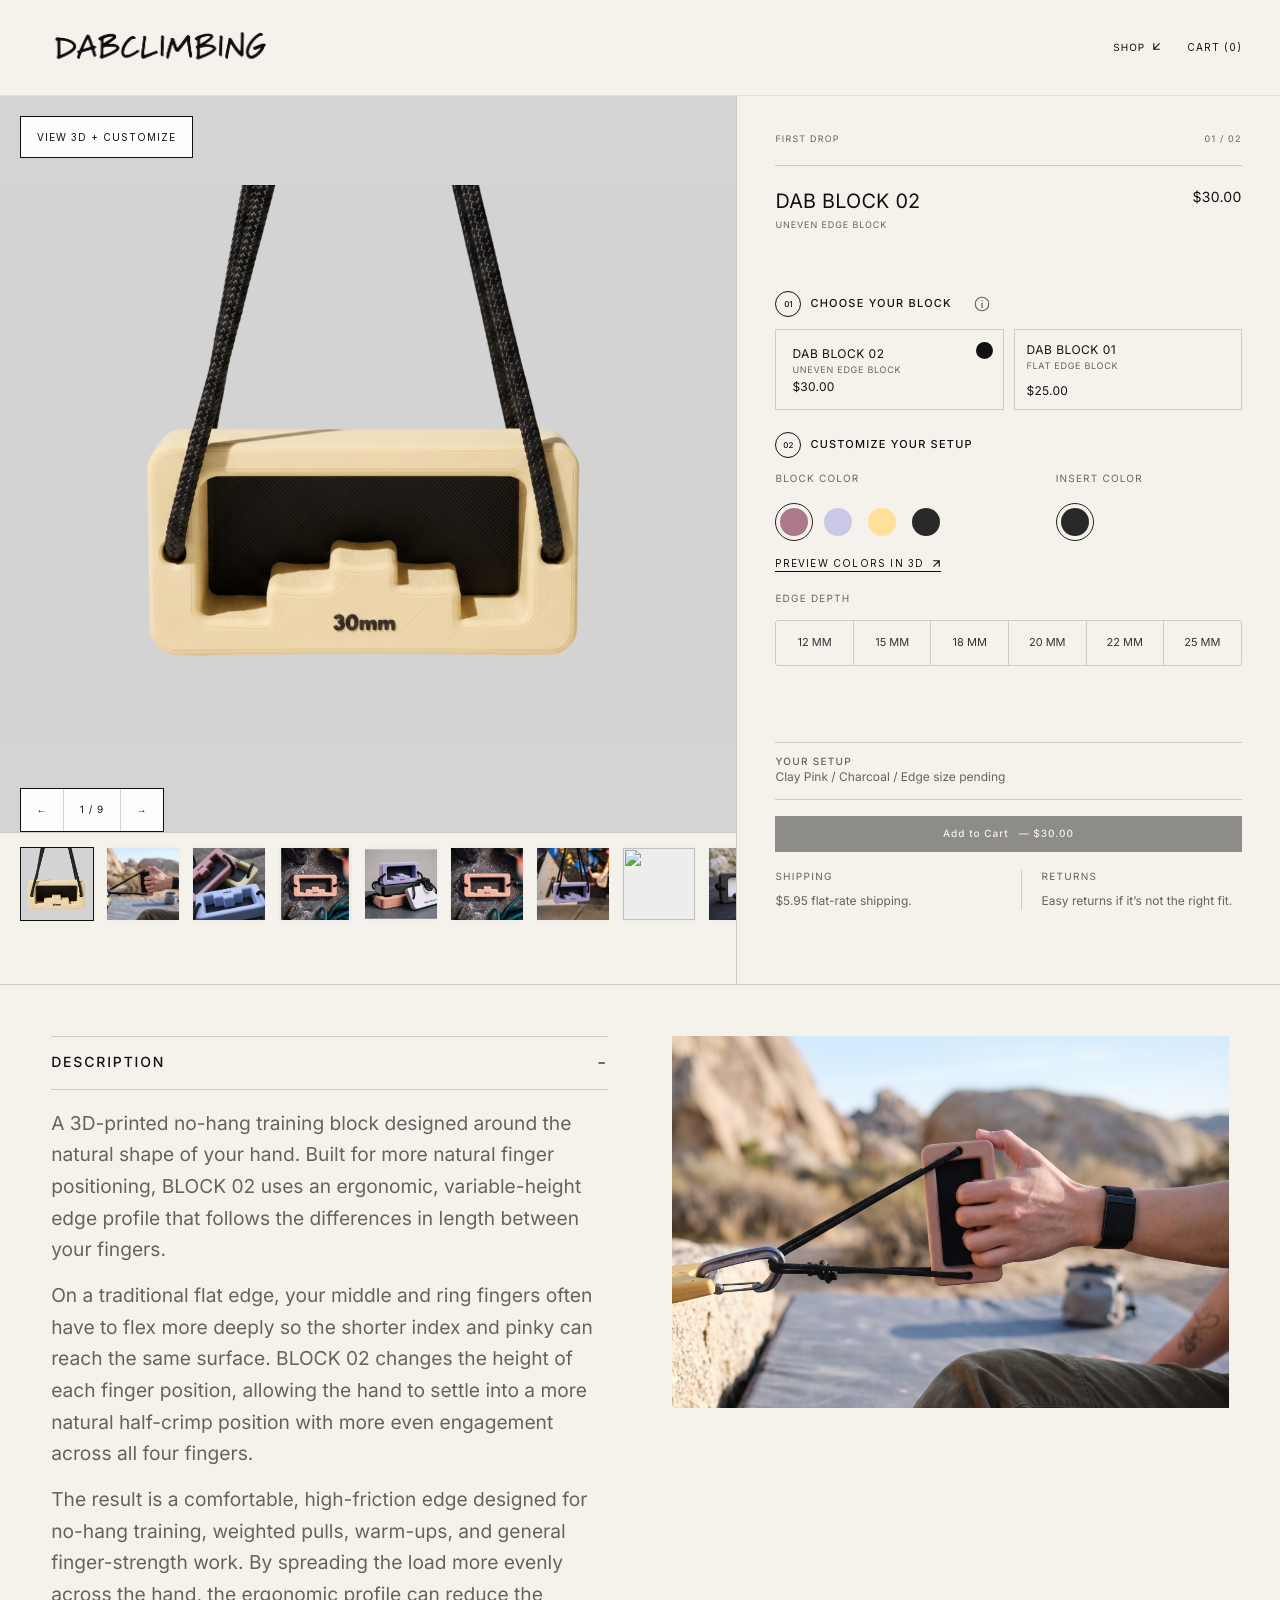
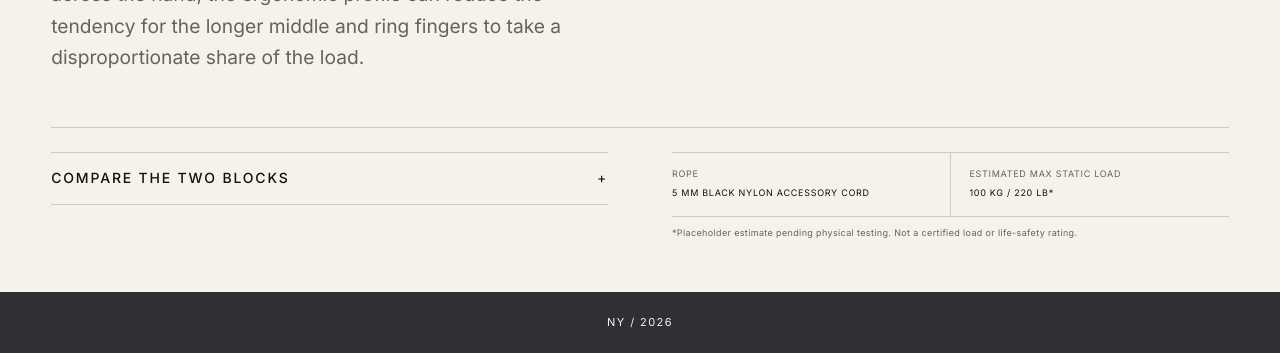
==== commit 35647dc4: "Replace remaining Unicode arrows" ====
--- a/buy/index.html
+++ b/buy/index.html
@@ -6,7 +6,7 @@
   <meta name="theme-color" content="#ffffff" />
   <meta name="description" content="Dab Block — first drop." />
   <title>DAB — Block</title>
-  <link rel="stylesheet" href="/assets/css/styles.css?v=20260905-4" />
+  <link rel="stylesheet" href="/assets/css/styles.css?v=20260905-5" />
   <link rel="stylesheet" href="/assets/css/buy.css?v=20260905-5" />
 </head>
 <body class="store-page product-page">
@@ -152,7 +152,7 @@
               </span>
             </label>
           </div>
-          <button class="color-3d-link" id="view-colors-3d" type="button">Preview colors in 3D <span aria-hidden="true">↗</span></button>
+          <button class="color-3d-link" id="view-colors-3d" type="button">Preview colors in 3D <svg class="nav-arrow" aria-hidden="true" viewBox="0 0 10 10"><path d="M2 2h6v6M8 2 2 8" /></svg></button>
         </fieldset>
         <fieldset class="edge-depth-picker" id="edge-depth-picker" hidden>
           <legend class="sr-only">Choose edge depths</legend>
--- a/assets/css/styles.css
+++ b/assets/css/styles.css
@@ -281,8 +281,12 @@
       stroke-linejoin: miter;
     }
 
+    .nav-arrow--down {
+      transform: rotate(90deg);
+    }
+
     .nav-arrow--left {
-      transform: scaleX(-1);
+      transform: rotate(180deg);
     }
 
     .home-nav a,
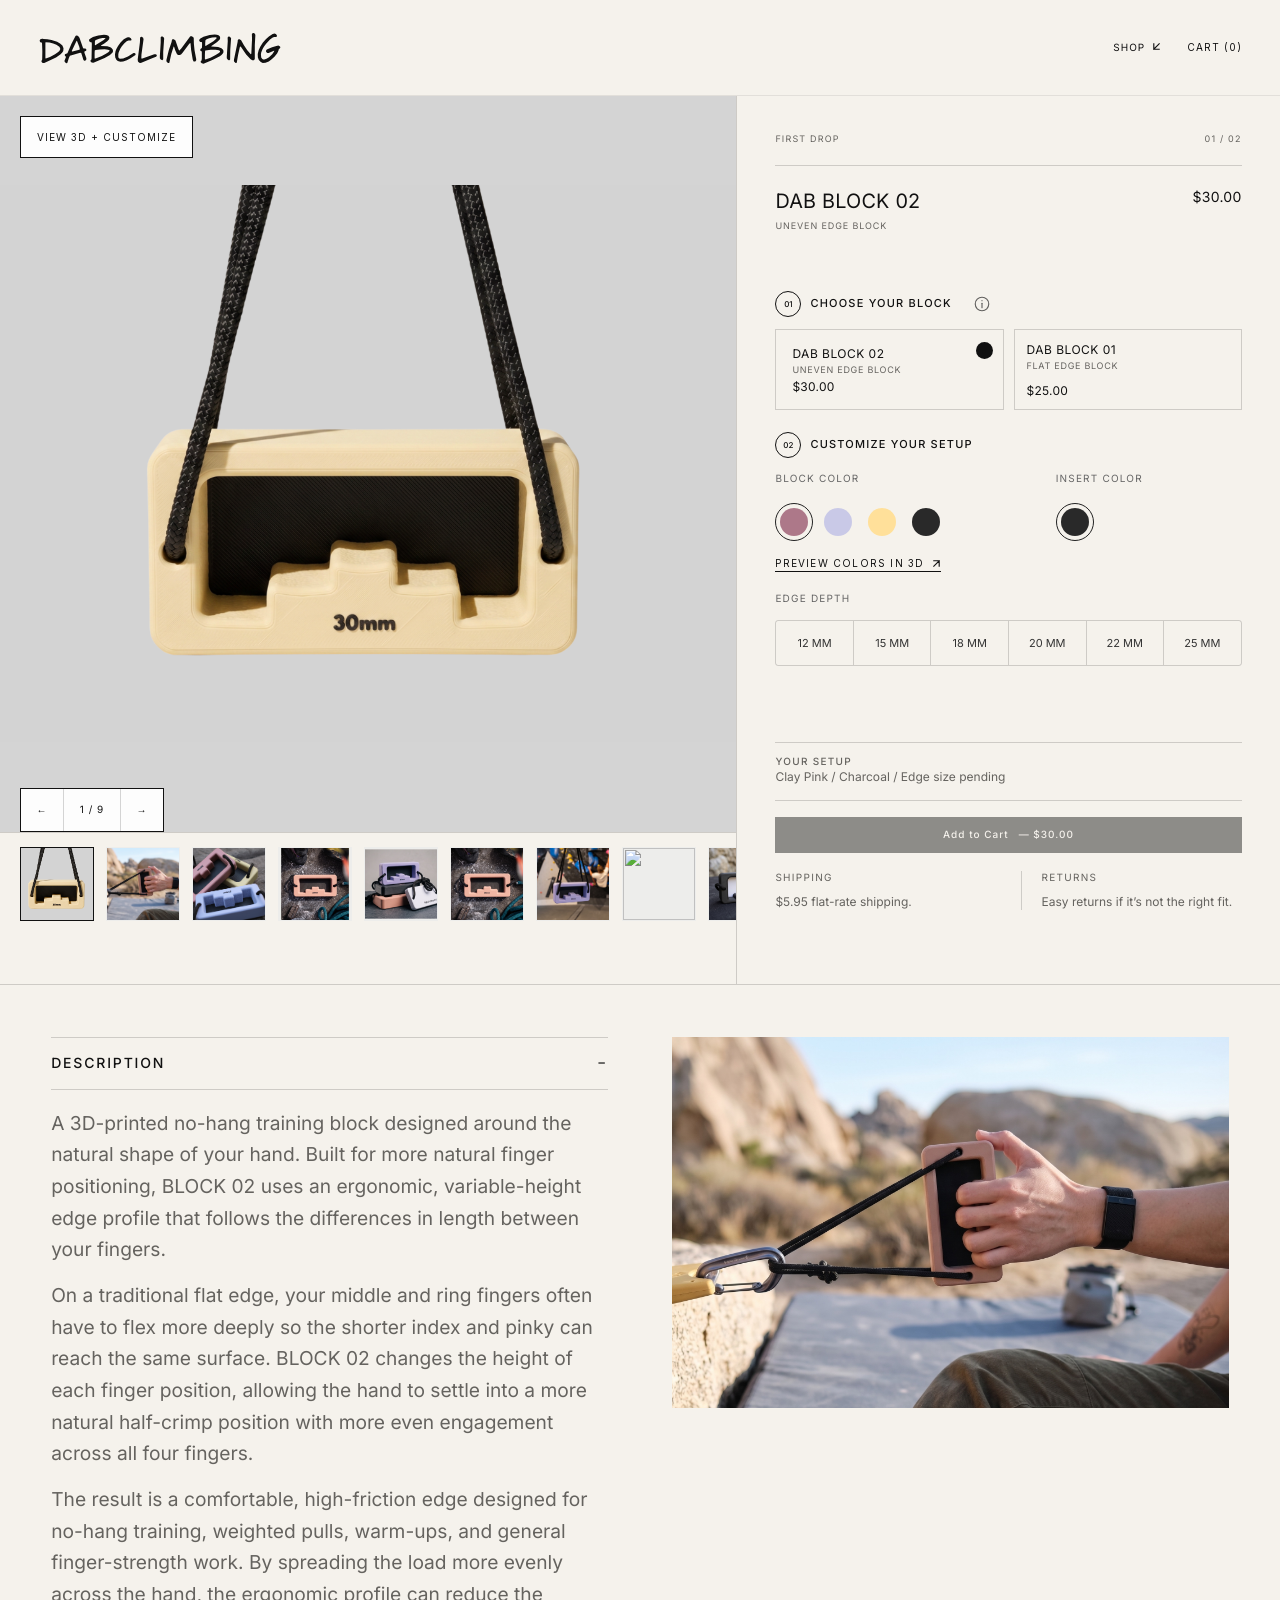
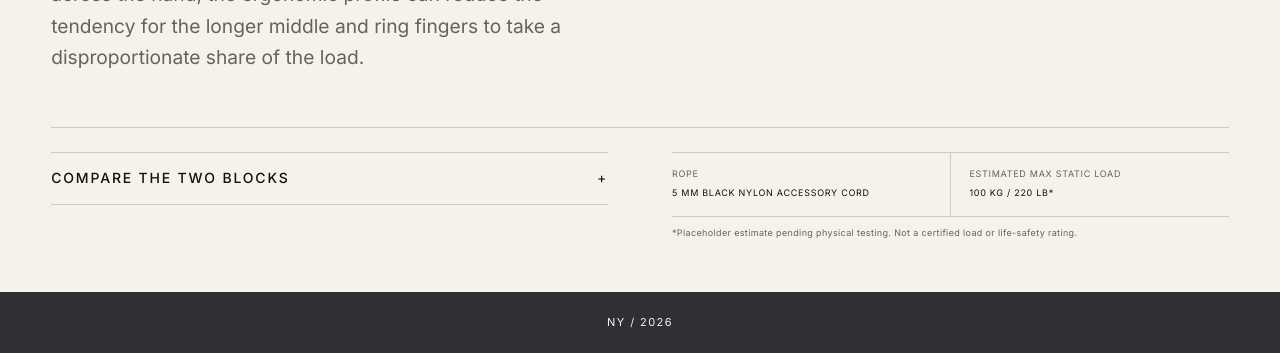
==== commit fd0a6a1b: "Vectorize header logo and simplify page titles" ====
--- a/buy/index.html
+++ b/buy/index.html
@@ -5,7 +5,7 @@
   <meta name="viewport" content="width=device-width, initial-scale=1" />
   <meta name="theme-color" content="#ffffff" />
   <meta name="description" content="Dab Block — first drop." />
-  <title>DAB — Block</title>
+  <title>DAB</title>
   <link rel="stylesheet" href="/assets/css/styles.css?v=20260905-5" />
   <link rel="stylesheet" href="/assets/css/buy.css?v=20260905-5" />
 </head>
@@ -13,7 +13,7 @@
   <main class="store-shell">
     <header class="header home-header product-header">
       <a class="brand" href="/" aria-label="DAB home">
-        <img class="brand-wordmark" src="/assets/images/dabclimbing-header.svg?v=20260905-3" alt="" width="288" height="60" />
+        <img class="brand-wordmark" src="/assets/images/dabclimbing-header.svg?v=20260905-4" alt="" width="288" height="60" />
       </a>
       <nav class="home-nav product-nav" aria-label="Main navigation">
         <a href="/#products">Shop <svg class="nav-arrow nav-arrow--left" aria-hidden="true" viewBox="0 0 10 10"><path d="M2 2h6v6M8 2 2 8" /></svg></a>
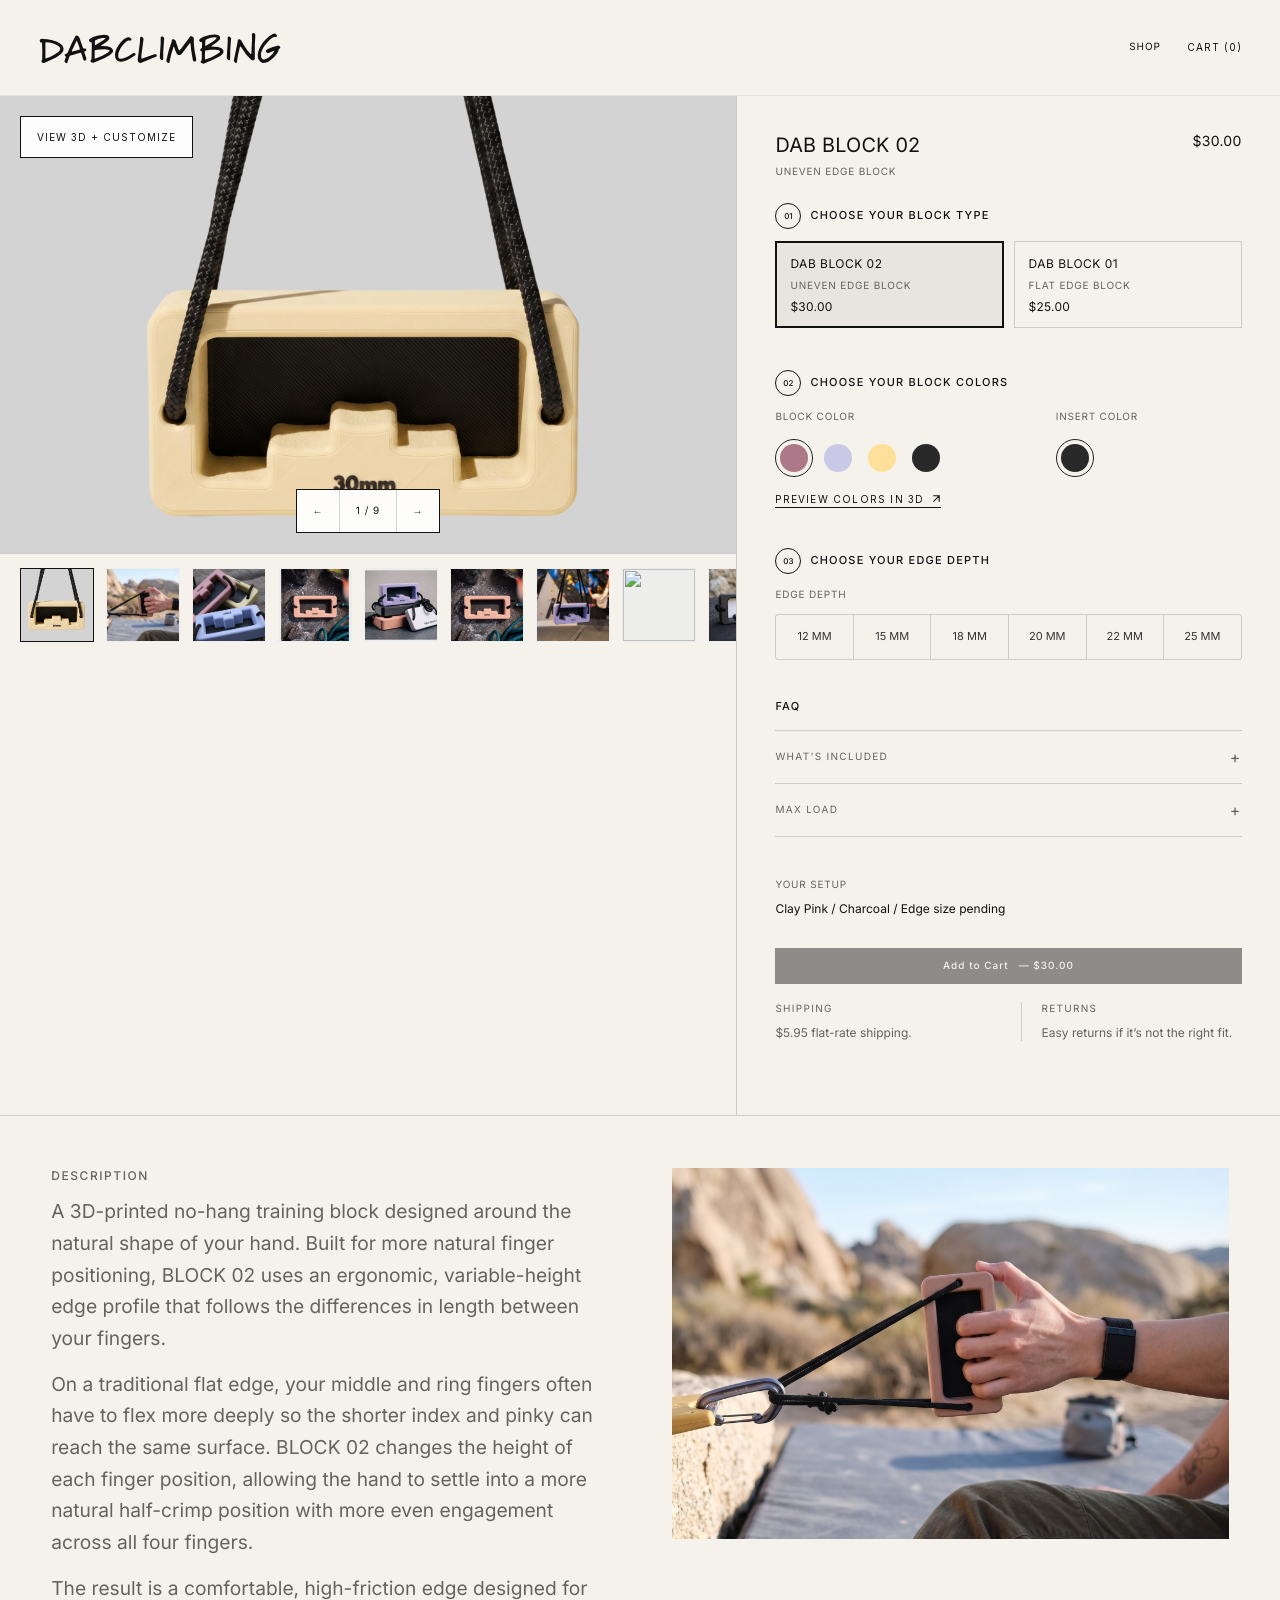
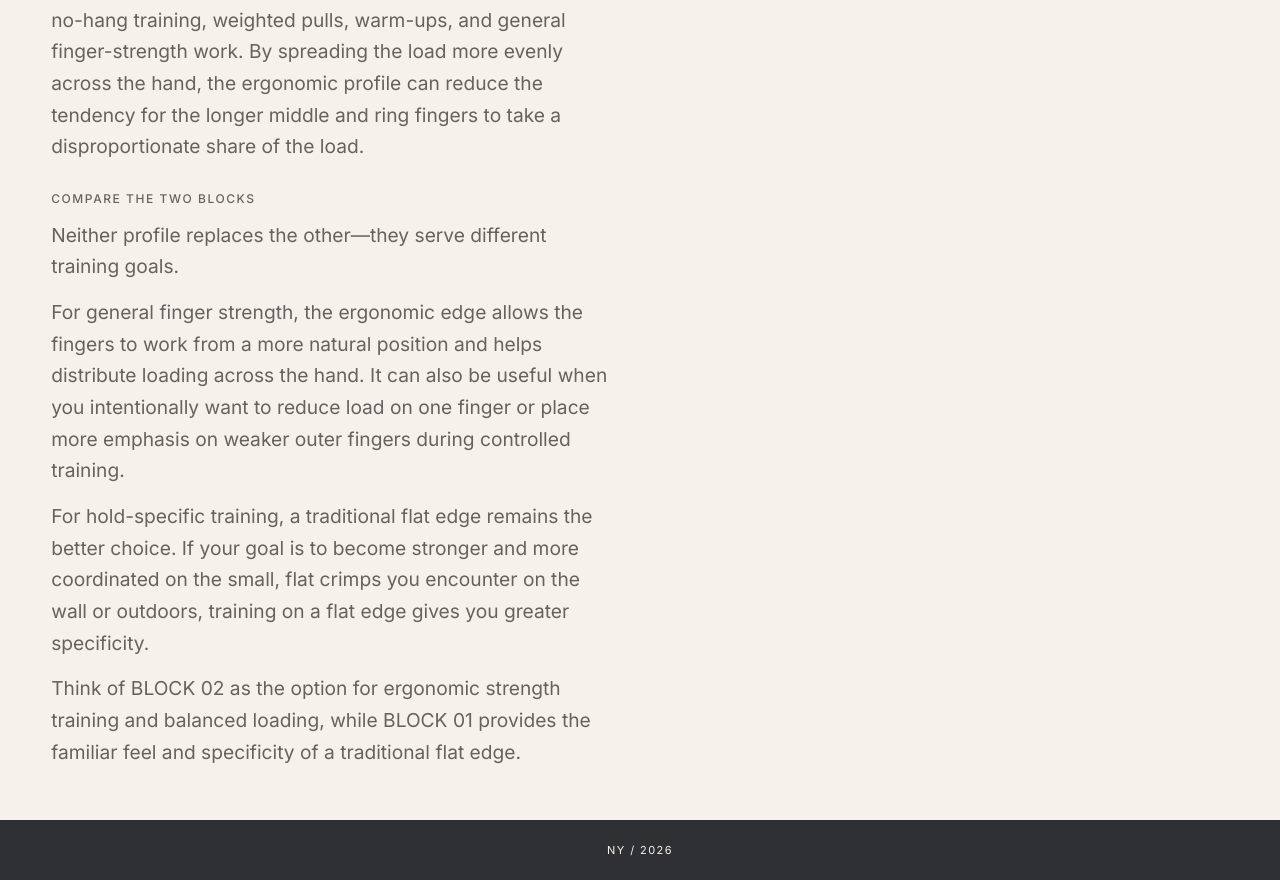
==== commit 43440efc: "Refine product configuration, FAQ, and storefront styling" ====
--- a/buy/index.html
+++ b/buy/index.html
@@ -7,7 +7,7 @@
   <meta name="description" content="Dab Block — first drop." />
   <title>DAB</title>
   <link rel="stylesheet" href="/assets/css/styles.css?v=20260905-5" />
-  <link rel="stylesheet" href="/assets/css/buy.css?v=20260905-5" />
+  <link rel="stylesheet" href="/assets/css/buy.css?v=20260905-25" />
 </head>
 <body class="store-page product-page">
   <main class="store-shell">
@@ -16,7 +16,7 @@
         <img class="brand-wordmark" src="/assets/images/dabclimbing-header.svg?v=20260905-4" alt="" width="288" height="60" />
       </a>
       <nav class="home-nav product-nav" aria-label="Main navigation">
-        <a href="/#products">Shop <svg class="nav-arrow nav-arrow--left" aria-hidden="true" viewBox="0 0 10 10"><path d="M2 2h6v6M8 2 2 8" /></svg></a>
+        <a href="/#products">Shop</a>
         <button class="cart-trigger" id="cart-trigger" type="button" aria-haspopup="dialog" aria-controls="cart-dialog">
           Cart <span aria-hidden="true">(0)</span><span class="sr-only">, 0 items</span>
         </button>
@@ -28,16 +28,16 @@
         <section class="product-gallery" id="product-gallery" aria-label="Dab Block product photos">
           <div class="gallery-frame">
             <img id="gallery-image" src="/assets/images/dab-block-02-studio.png" alt="Soft Lemon and Charcoal Dab Block 02 hanging from black cord against a gray background" width="1439" height="1089" />
+            <div class="gallery-controls">
+              <div class="gallery-navigation" aria-label="Product photo navigation">
+                <button id="gallery-previous" type="button" aria-label="Previous photo">←</button>
+                <span id="gallery-position" aria-live="polite">1 / 7</span>
+                <button id="gallery-next" type="button" aria-label="Next photo">→</button>
+              </div>
+            </div>
           </div>
           <div class="gallery-thumbnails" id="gallery-thumbnails" aria-label="Choose a product photo"></div>
           <button class="media-mode-button media-mode-button--model" id="view-model" type="button">View 3D + customize</button>
-          <div class="gallery-controls">
-            <div class="gallery-navigation" aria-label="Product photo navigation">
-              <button id="gallery-previous" type="button" aria-label="Previous photo">←</button>
-              <span id="gallery-position" aria-live="polite">1 / 7</span>
-              <button id="gallery-next" type="button" aria-label="Next photo">→</button>
-            </div>
-          </div>
         </section>
         <div class="model-stage" id="model-stage" aria-label="Interactive 3D model of Dab Block" hidden>
           <canvas id="model-canvas"></canvas>
@@ -47,7 +47,6 @@
             <section class="model-configurator" id="model-configurator" aria-label="Product finish editor">
               <div class="configurator-heading">
                 <div>
-                  <h2>Make it yours</h2>
                   <select class="configurator-kicker" id="configurator-size" aria-label="Choose block type">
                     <option>DAB BLOCK 02</option>
                   </select>
@@ -116,10 +115,6 @@
       </div>
 
       <div class="buy-details">
-        <div class="buy-kicker" aria-hidden="true">
-          <span>First drop</span>
-          <span id="product-number">01 / 02</span>
-        </div>
         <div class="buy-title-row">
           <div>
             <h1 id="product-name">DAB BLOCK 02</h1>
@@ -128,12 +123,16 @@
           <span class="buy-price" id="product-price">$30.00</span>
         </div>
         <fieldset class="variant-picker" id="variant-picker" hidden>
-          <legend><span class="config-step" aria-hidden="true">01</span> Choose your block <a class="block-guide-link" href="#product-guide" aria-label="How to choose your block" title="How to choose your block"><svg width="18" height="18" viewBox="0 0 24 24" fill="none" stroke="currentColor" stroke-width="1.5" stroke-linecap="round" aria-hidden="true" focusable="false"><circle cx="12" cy="12" r="9" /><path d="M12 11v6" /><circle cx="12" cy="7.5" r=".8" fill="currentColor" stroke="none" /></svg></a></legend>
+          <legend><span class="config-step" aria-hidden="true">01</span> Choose your block type</legend>
+          <button class="variant-collapse-toggle" id="variant-collapse-toggle" type="button" aria-expanded="false" aria-controls="variant-options">
+            <span id="variant-collapse-current">Selected block</span>
+            <span class="variant-collapse-action">Change <span aria-hidden="true">+</span></span>
+          </button>
           <div class="variant-options" id="variant-options"></div>
           <p class="variant-pricing-note" id="variant-pricing-note" hidden>Custom pricing is confirmed after your customization details are reviewed and approved.</p>
         </fieldset>
         <section class="customization-step" aria-labelledby="customization-title">
-          <h2 id="customization-title"><span class="config-step" aria-hidden="true">02</span> Customize your setup</h2>
+          <h2 id="customization-title"><span class="config-step" aria-hidden="true">02</span> Choose your block colors</h2>
         <fieldset class="edge-depth-picker product-color-picker" id="product-color-picker" hidden>
           <legend class="sr-only">Choose product colors</legend>
           <div class="edge-depth-options product-color-options">
@@ -154,6 +153,7 @@
           </div>
           <button class="color-3d-link" id="view-colors-3d" type="button">Preview colors in 3D <svg class="nav-arrow" aria-hidden="true" viewBox="0 0 10 10"><path d="M2 2h6v6M8 2 2 8" /></svg></button>
         </fieldset>
+        <h2 id="edge-depth-title"><span class="config-step" aria-hidden="true">03</span> Choose your edge depth</h2>
         <fieldset class="edge-depth-picker" id="edge-depth-picker" hidden>
           <legend class="sr-only">Choose edge depths</legend>
           <div class="edge-depth-options">
@@ -169,9 +169,23 @@
         </fieldset>
         </section>
         <div class="buy-purchase">
+          <section class="product-faq" aria-labelledby="faq-title">
+          <h2 id="faq-title">FAQ</h2>
+          <details class="product-technical purchase-details">
+            <summary>What's Included</summary>
+            <dl class="product-specs" aria-label="Product details">
+              <div><dt>Rope</dt><dd>5 mm black nylon accessory cord</dd></div>
+            </dl>
+          </details>
+          <details class="product-technical purchase-details">
+            <summary>Max Load</summary>
+            <p class="maximum-load-value">100 kg / 220 lb*</p>
+            <p class="load-disclaimer">*Estimate pending physical testing. Not a certified load or life-safety rating.</p>
+          </details>
+          </section>
           <div class="order-summary" aria-live="polite">
             <div class="order-summary-heading">
-              <span><span class="config-step" aria-hidden="true">03</span> Your setup</span>
+              <span><span class="config-step" aria-hidden="true">04</span> Your setup</span>
               <strong id="summary-price">$30.00</strong>
             </div>
             <p id="summary-product">DAB BLOCK 02 · Uneven Edge Block</p>
@@ -191,29 +205,18 @@
       <div class="product-editorial">
         <div class="product-story-row">
           <div class="product-information">
-          <details class="product-description" open>
-            <summary>Description</summary>
+          <section class="product-description" aria-labelledby="description-heading">
+            <h2 id="description-heading">Description</h2>
             <div id="product-description" aria-label="Product description"></div>
-          </details>
+          </section>
+          <section class="product-description product-guide" id="product-guide" aria-labelledby="comparison-heading">
+            <h2 id="comparison-heading" tabindex="-1">Compare the two blocks</h2>
+            <div id="product-guide-content" aria-label="Help choosing a block"></div>
+          </section>
           </div>
           <figure class="product-story-photo">
             <img id="product-story-image" alt="" loading="lazy" />
           </figure>
-        </div>
-        <div class="product-facts-row">
-          <div class="product-information">
-          <details class="product-description product-guide" id="product-guide">
-            <summary>Compare the two blocks</summary>
-            <div id="product-guide-content" aria-label="Help choosing a block"></div>
-          </details>
-          </div>
-          <div class="product-technical">
-        <dl class="product-specs" aria-label="Customization and product details">
-          <div><dt>Rope</dt><dd>5 mm black nylon accessory cord</dd></div>
-          <div><dt>Estimated max static load</dt><dd>100 kg / 220 lb*</dd></div>
-        </dl>
-        <p class="load-disclaimer">*Placeholder estimate pending physical testing. Not a certified load or life-safety rating.</p>
-          </div>
         </div>
       </div>
     </section>
@@ -236,9 +239,9 @@
     </div>
   </dialog>
 
-  <script src="/assets/js/store-config.js?v=20260905-8"></script>
+  <script src="/assets/js/store-config.js?v=20260905-12"></script>
   <script src="/assets/js/cart.js?v=20260904-1" defer></script>
-  <script src="/assets/js/buy.js?v=20260905-6" defer></script>
+  <script src="/assets/js/buy.js?v=20260905-14" defer></script>
   <script type="importmap">
     {
       "imports": {
--- a/assets/css/styles.css
+++ b/assets/css/styles.css
@@ -394,11 +394,14 @@
     .home-hero-copy {
       position: absolute;
       z-index: 1;
-      top: 50%;
-      left: clamp(48px, 6vw, 96px);
-      width: min(320px, calc(100% - clamp(96px, 12vw, 192px)));
+      bottom: clamp(24px, 3vw, 48px);
+      left: var(--pad);
+      right: var(--pad);
+      display: flex;
+      align-items: flex-end;
+      justify-content: space-between;
+      gap: 16px;
       color: #11100f;
-      transform: translateY(-50%);
     }
 
     .home-hero-copy p,
@@ -412,6 +415,7 @@
 
     .home-hero-copy a {
       display: inline-flex;
+      flex-shrink: 0;
       align-items: center;
       justify-content: center;
       gap: 14px;
@@ -441,12 +445,12 @@
     }
 
     .home-hero-copy h1 {
-      margin: 0 0 16px;
-      font-family: "Libre Baskerville", Baskerville, Georgia, serif;
-      font-size: clamp(26px, 2.4vw, 36px);
-      font-weight: 400;
+      margin: 0;
+      font-family: "Instrument Sans", "Inter", Arial, sans-serif;
+      font-size: clamp(32px, 3.4vw, 52px);
+      font-weight: 500;
       line-height: 1.1;
-      letter-spacing: -.025em;
+      letter-spacing: -.04em;
       text-transform: none;
     }
 
@@ -529,20 +533,6 @@
       background: var(--warm-white);
     }
 
-    .product-card-meta::before {
-      content: "";
-      position: absolute;
-      top: 0;
-      left: 22px;
-      width: 42px;
-      height: 3px;
-      background: var(--lavender);
-    }
-
-    .product-card:nth-child(2) .product-card-meta::before {
-      background: var(--clay);
-    }
-
     .product-card + .product-card .product-card-meta {
       padding-left: 22px;
     }
@@ -550,7 +540,7 @@
     .product-card-meta h3,
     .product-card-meta > span {
       margin: 0;
-      font-size: 12px;
+      font-size: clamp(16px, 1.4vw, 20px);
       font-weight: 400;
       line-height: 1.35;
       letter-spacing: .04em;
@@ -558,6 +548,7 @@
 
     .product-card-meta p {
       margin-top: 5px;
+      font-size: clamp(12px, 1vw, 14px);
       color: #45423f;
       letter-spacing: .08em;
     }
@@ -609,13 +600,26 @@
       }
 
       .home-hero-copy {
-        top: 48%;
-        left: 28px;
-        width: calc(100% - 56px);
+        bottom: 20px;
+        left: var(--pad);
+        right: var(--pad);
+        gap: 12px;
       }
 
       .home-hero-copy h1 {
-        font-size: 22px;
+        margin-bottom: 0;
+        font-size: clamp(22px, 4.5vw, 30px);
+      }
+
+      .home-hero-copy a {
+        gap: 10px;
+        min-height: 36px;
+        padding: 9px 16px;
+        font-size: 8px;
+      }
+
+      .home-hero-copy a span {
+        font-size: 12px;
       }
 
       .product-index-header {
--- a/assets/css/buy.css
+++ b/assets/css/buy.css
@@ -74,7 +74,7 @@
 .gallery-frame {
   position: relative;
   width: 100%;
-  aspect-ratio: 16 / 10;
+  aspect-ratio: var(--gallery-aspect-ratio, 3 / 2);
   min-height: 0;
   overflow: hidden;
   background: #d4d4d4;
@@ -123,18 +123,18 @@
   width: 100%;
   height: 100%;
   display: block;
-  object-fit: contain;
+  object-fit: cover;
   object-position: center;
 }
 
 .gallery-controls {
   position: absolute;
   right: 20px;
-  bottom: 103px;
+  bottom: 20px;
   left: 20px;
   display: flex;
   align-items: center;
-  justify-content: space-between;
+  justify-content: center;
   gap: 12px;
 }
 
@@ -161,6 +161,7 @@
 
 .gallery-navigation button {
   width: 42px;
+  flex: 0 0 42px;
   display: grid;
   place-items: center;
   padding: 0;
@@ -918,7 +919,7 @@
   }
 
   .gallery-controls {
-    bottom: 103px;
+    bottom: 20px;
     align-items: stretch;
     flex-direction: column-reverse;
   }
@@ -929,7 +930,7 @@
   }
 
   .gallery-navigation button {
-    flex: 1 1 auto;
+    flex: 0 0 42px;
   }
 
   .buy-media .model-stage {
@@ -1075,6 +1076,10 @@
 
 .customization-step > h2 {
   margin: 0;
+}
+
+.customization-step > #edge-depth-title {
+  margin-top: 40px;
 }
 
 .customization-step > p {
@@ -1245,18 +1250,6 @@
 }
 
 /* Product detail — follows the restrained catalogue language used on the home page. */
-.buy-kicker {
-  display: flex;
-  align-items: center;
-  justify-content: space-between;
-  padding: 0 0 18px;
-  border-bottom: 1px solid var(--line);
-  color: var(--soft);
-  font-size: 9px;
-  line-height: 1.4;
-  letter-spacing: .13em;
-  text-transform: uppercase;
-}
 
 .buy-title-row {
   align-items: flex-start;
@@ -1501,8 +1494,8 @@
 
 .buy-details .buy-purchase .order-summary {
   padding: 13px 0 14px;
-  border-top: 1px solid var(--line);
-  border-bottom: 1px solid var(--line);
+  border-top: 0;
+  border-bottom: 0;
   background: transparent;
 }
 
@@ -1602,7 +1595,7 @@
 
   .gallery-controls {
     right: 12px;
-    bottom: 89px;
+    bottom: 12px;
     left: 12px;
     flex-direction: row;
   }
@@ -1842,6 +1835,15 @@
 
 .product-editorial .product-description {
   margin: 0;
+  color: var(--soft);
+}
+
+.product-editorial .product-guide {
+  margin-top: 28px;
+}
+
+.product-editorial .product-description > div {
+  padding: 12px 0 0;
 }
 
 .product-editorial .product-description p {
@@ -1850,8 +1852,15 @@
   max-width: 65ch;
 }
 
-.product-editorial .product-description summary {
-  font-size: 14px;
+.product-editorial .product-description h2 {
+  margin: 0;
+  color: inherit;
+  font-family: "Inter", Arial, Helvetica, sans-serif;
+  font-size: 12px;
+  font-weight: 500;
+  line-height: 1.4;
+  letter-spacing: .13em;
+  text-transform: uppercase;
 }
 
 .product-facts-row {
@@ -1864,6 +1873,43 @@
   margin-top: 0;
 }
 
+.purchase-details {
+  margin-bottom: 0;
+  border-top: 1px solid var(--line);
+}
+
+.purchase-details + .purchase-details {
+  margin-bottom: 28px;
+  border-bottom: 1px solid var(--line);
+}
+
+.purchase-details summary {
+  display: flex;
+  align-items: center;
+  justify-content: space-between;
+  gap: 16px;
+  padding: 16px 0;
+  border: 0;
+  color: var(--soft);
+  font-size: 10px;
+  letter-spacing: .13em;
+  text-transform: uppercase;
+  cursor: pointer;
+  list-style: none;
+}
+
+.purchase-details summary::-webkit-details-marker { display: none; }
+.purchase-details summary::after { content: "+"; font-size: 16px; }
+.purchase-details[open] summary::after { content: "−"; }
+.purchase-details summary:focus-visible {
+  outline: 2px solid var(--ink);
+  outline-offset: 4px;
+}
+.purchase-details .product-specs {
+  grid-template-columns: 1fr;
+  border: 0;
+}
+
 @media (min-width: 821px) {
   .buy-layout {
     grid-template-columns: minmax(0, 1.15fr) minmax(360px, .85fr);
@@ -1873,9 +1919,6 @@
     height: clamp(580px, 75vh, 820px);
   }
 
-  .gallery-frame {
-    aspect-ratio: 1 / 1;
-  }
 }
 
 @media (max-width: 820px) {
@@ -1892,22 +1935,107 @@
 }
 
 .buy-details .variant-option {
+  border: 0;
+}
+
+.buy-details .variant-copy,
+.buy-details .variant-option input:checked + .variant-copy {
+  height: 100%;
+  padding: 14px;
   border: 1px solid var(--line);
-}
-
-.buy-details .variant-copy {
-  height: 100%;
-  padding: 12px 24px 12px 12px;
+  grid-template-columns: minmax(0, 1fr);
+  grid-template-rows: auto auto 1fr;
+  row-gap: 6px;
+}
+
+.buy-details .variant-option input:checked + .variant-copy {
+  border-color: var(--ink);
+  box-shadow: inset 0 0 0 1px var(--ink);
+  background: #e8e5df;
 }
 
 .buy-details .variant-option input:checked + .variant-copy::before {
-  right: 10px;
-  bottom: auto;
-  top: 12px;
+  display: none;
+  content: none;
+}
+
+.buy-details .buy-title-row {
+  margin-top: 0;
+  margin-bottom: 24px;
+}
+
+.buy-details .variant-picker legend {
+  padding-top: 0;
+  padding-bottom: 12px;
 }
 
 .buy-details .variant-picker {
-  margin-bottom: 20px;
+  margin-bottom: 40px;
+}
+
+.variant-collapse-toggle {
+  display: none;
+}
+
+@media (max-width: 820px) {
+  .buy-details .buy-title-row {
+    display: none;
+  }
+
+  .buy-media > .variant-picker {
+    width: 100%;
+    margin: 0;
+    padding: 20px 20px 0;
+    background: var(--paper);
+  }
+
+  .buy-media > .customization-step {
+    width: 100%;
+    margin: 0;
+    padding: 24px 20px 28px;
+    border-top: 1px solid var(--line);
+    border-bottom: 1px solid var(--line);
+    background: var(--paper);
+  }
+
+  .variant-collapse-toggle {
+    display: flex;
+    width: 100%;
+    min-height: 48px;
+    align-items: center;
+    justify-content: space-between;
+    gap: 16px;
+    padding: 12px 0;
+    border-top: 1px solid var(--line);
+    border-bottom: 1px solid var(--line);
+    color: var(--ink);
+    background: transparent;
+    font: inherit;
+    font-size: 10px;
+    letter-spacing: .08em;
+    text-align: left;
+    text-transform: uppercase;
+    cursor: pointer;
+  }
+
+  .variant-collapse-action {
+    color: var(--soft);
+    white-space: nowrap;
+  }
+
+  .variant-collapse-toggle[aria-expanded="true"] .variant-collapse-action span {
+    display: inline-block;
+    transform: rotate(45deg);
+  }
+
+  .variant-picker.is-collapsed .variant-options,
+  .variant-picker.is-collapsed .variant-pricing-note {
+    display: none;
+  }
+
+  .variant-picker:not(.is-collapsed) .variant-options {
+    margin-top: 12px;
+  }
 }
 
 @media (max-width: 380px) {
@@ -1915,3 +2043,81 @@
     grid-template-columns: 1fr;
   }
 }
+
+/* Shared typography and spacing for configuration labels and values. */
+.buy-subtitle,
+.buy-details .variant-description,
+.customization-step .setup-options legend,
+.buy-details .product-specs dt,
+.buy-details .buy-purchase .order-summary-heading > span {
+  color: var(--soft);
+  font-size: 10px;
+  font-weight: 400;
+  line-height: 1.4;
+  letter-spacing: .08em;
+  text-transform: uppercase;
+}
+
+.buy-subtitle {
+  margin-top: 8px;
+}
+
+.buy-details .variant-copy,
+.buy-details .variant-option input:checked + .variant-copy {
+  row-gap: 8px;
+}
+
+.customization-step .setup-options legend {
+  margin-bottom: 12px;
+}
+
+.buy-details .product-specs dd,
+.buy-details .buy-purchase .order-summary p + p {
+  margin: 8px 0 0;
+  color: var(--ink);
+  font-size: 12px;
+  line-height: 1.5;
+  letter-spacing: 0;
+  text-transform: none;
+}
+
+.buy-details .load-disclaimer {
+  font-size: 10px;
+  line-height: 1.5;
+  letter-spacing: 0;
+}
+
+.buy-media .configurator-heading h2,
+.buy-media .configurator-heading .configurator-kicker {
+  font-size: 15px;
+  line-height: 1.3;
+}
+
+.purchase-details .maximum-load-value {
+  margin: 0;
+  color: var(--ink);
+  font-size: 12px;
+  line-height: 1.5;
+}
+
+.purchase-details .load-disclaimer {
+  margin-top: 16px;
+  margin-bottom: 20px;
+}
+
+.product-faq > h2 {
+  margin: 0 0 16px;
+  color: var(--ink);
+  font-size: 11px;
+  font-weight: 500;
+  line-height: 1.25;
+  letter-spacing: .11em;
+}
+
+.buy-details > .customization-step {
+  margin-bottom: 16px;
+}
+
+.customization-step > #edge-depth-picker {
+  margin-bottom: 0;
+}
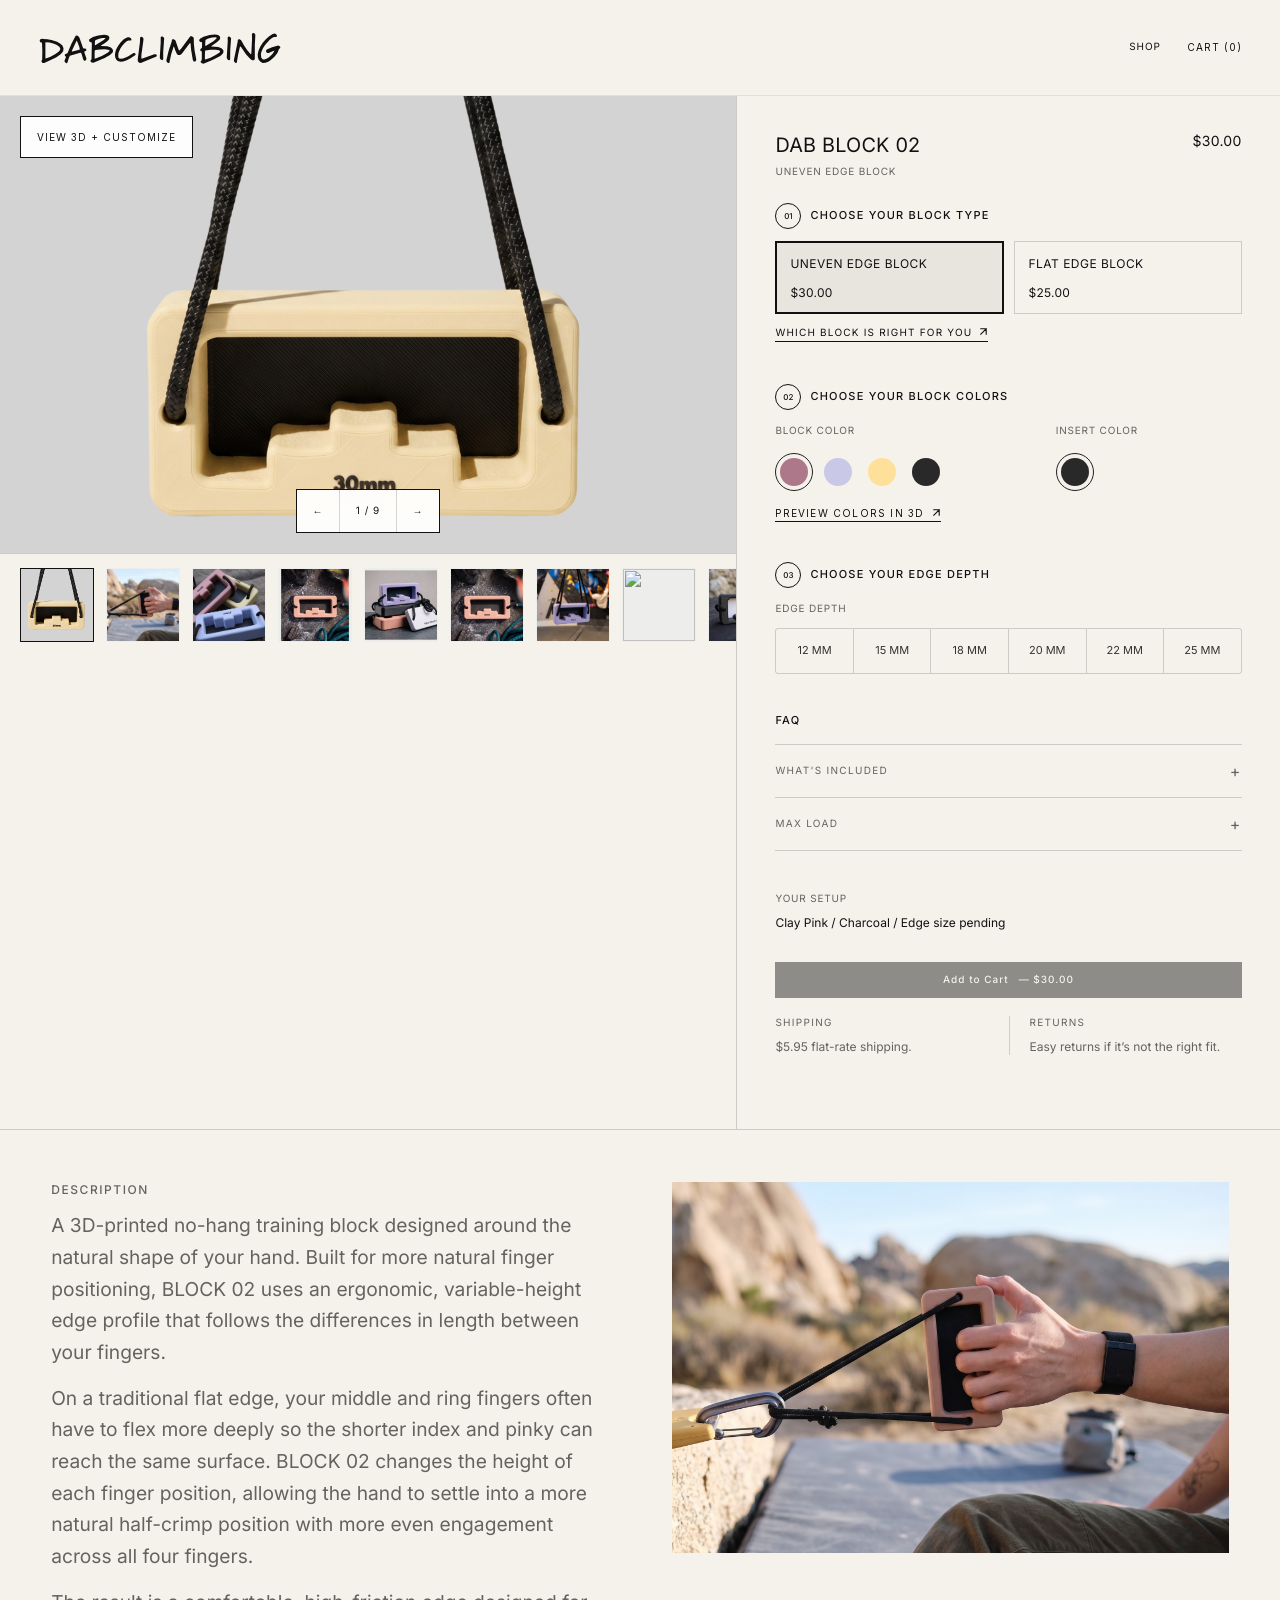
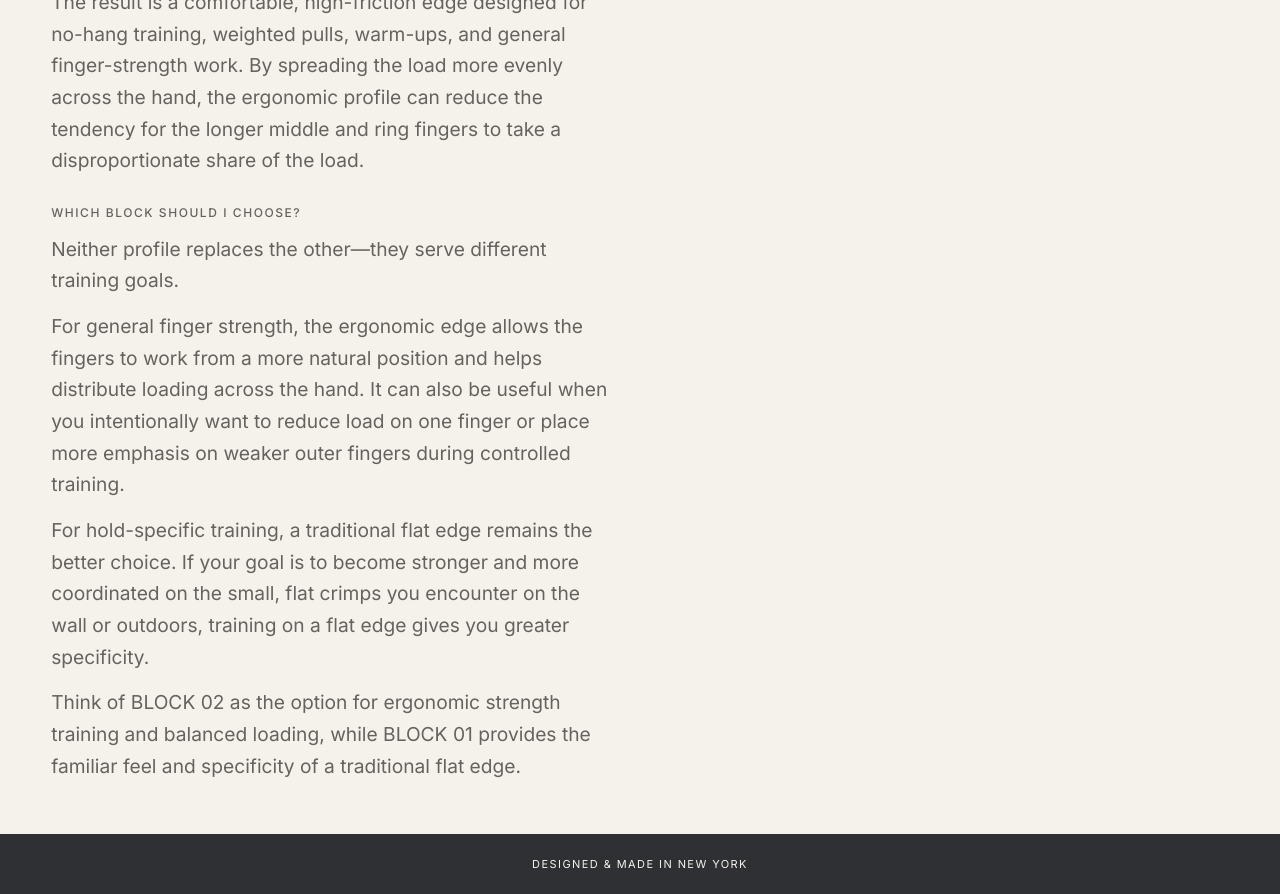
==== commit ae43dae7: "Refine mobile product selectors and 3D preview" ====
--- a/buy/index.html
+++ b/buy/index.html
@@ -7,7 +7,7 @@
   <meta name="description" content="Dab Block — first drop." />
   <title>DAB</title>
   <link rel="stylesheet" href="/assets/css/styles.css?v=20260905-5" />
-  <link rel="stylesheet" href="/assets/css/buy.css?v=20260905-25" />
+  <link rel="stylesheet" href="/assets/css/buy.css?v=20260906-12" />
 </head>
 <body class="store-page product-page">
   <main class="store-shell">
@@ -106,10 +106,6 @@
               <button id="zoom-in" type="button" aria-label="Zoom in">+</button>
               <button id="zoom-out" type="button" aria-label="Zoom out">−</button>
             </div>
-            <label class="spin-speed" for="spin-speed">
-              <span>Spin</span>
-              <input id="spin-speed" type="range" min="0" max="100" step="0.5" value="0.5" aria-label="Spin speed" />
-            </label>
           </div>
         </div>
       </div>
@@ -124,11 +120,8 @@
         </div>
         <fieldset class="variant-picker" id="variant-picker" hidden>
           <legend><span class="config-step" aria-hidden="true">01</span> Choose your block type</legend>
-          <button class="variant-collapse-toggle" id="variant-collapse-toggle" type="button" aria-expanded="false" aria-controls="variant-options">
-            <span id="variant-collapse-current">Selected block</span>
-            <span class="variant-collapse-action">Change <span aria-hidden="true">+</span></span>
-          </button>
           <div class="variant-options" id="variant-options"></div>
+          <a class="color-3d-link block-comparison-link" href="#product-guide">Which block is right for you <svg class="nav-arrow" aria-hidden="true" viewBox="0 0 10 10"><path d="M2 2h6v6M8 2 2 8" /></svg></a>
           <p class="variant-pricing-note" id="variant-pricing-note" hidden>Custom pricing is confirmed after your customization details are reviewed and approved.</p>
         </fieldset>
         <section class="customization-step" aria-labelledby="customization-title">
@@ -210,7 +203,7 @@
             <div id="product-description" aria-label="Product description"></div>
           </section>
           <section class="product-description product-guide" id="product-guide" aria-labelledby="comparison-heading">
-            <h2 id="comparison-heading" tabindex="-1">Compare the two blocks</h2>
+            <h2 id="comparison-heading" tabindex="-1">Which Block should I Choose?</h2>
             <div id="product-guide-content" aria-label="Help choosing a block"></div>
           </section>
           </div>
@@ -223,7 +216,7 @@
 
     <footer class="footer">
       <div class="footer-meta">
-        <span class="footer-edition">NY / 2026</span>
+        <span class="footer-edition">Designed &amp; Made in New York</span>
       </div>
     </footer>
   </main>
@@ -239,9 +232,9 @@
     </div>
   </dialog>
 
-  <script src="/assets/js/store-config.js?v=20260905-12"></script>
+  <script src="/assets/js/store-config.js?v=20260906-01"></script>
   <script src="/assets/js/cart.js?v=20260904-1" defer></script>
-  <script src="/assets/js/buy.js?v=20260905-14" defer></script>
+  <script src="/assets/js/buy.js?v=20260906-07" defer></script>
   <script type="importmap">
     {
       "imports": {
--- a/assets/css/buy.css
+++ b/assets/css/buy.css
@@ -1547,12 +1547,19 @@
 }
 
 .buy-details .buy-purchase .buy-meta {
+  gap: 0;
   padding: 0 0 18px;
   border: 0;
 }
 
+.buy-details .buy-purchase .buy-meta div:first-child {
+  padding-right: 20px;
+}
+
 .buy-details .buy-purchase .buy-meta div + div {
+  padding-top: 0;
   padding-left: 20px;
+  border-top: 0;
   border-left: 1px solid var(--line);
 }
 
@@ -1718,7 +1725,7 @@
 
   .buy-media .model-stage canvas {
     flex: 0 0 auto;
-    height: clamp(300px, 45vh, 460px);
+    height: clamp(240px, 35vh, 360px);
     min-height: 0;
   }
 
@@ -1766,7 +1773,7 @@
   }
 
   .buy-media .model-stage .finish-colors {
-    grid-template-columns: 1fr;
+    grid-template-columns: repeat(2, minmax(0, 1fr));
     margin-top: 16px;
   }
 }
@@ -1928,18 +1935,18 @@
   }
 }
 
-.buy-details .variant-options {
+.variant-picker .variant-options {
   display: grid;
   grid-template-columns: repeat(2, minmax(0, 1fr));
   gap: 10px;
 }
 
-.buy-details .variant-option {
+.variant-picker .variant-option {
   border: 0;
 }
 
-.buy-details .variant-copy,
-.buy-details .variant-option input:checked + .variant-copy {
+.variant-picker .variant-copy,
+.variant-picker .variant-option input:checked + .variant-copy {
   height: 100%;
   padding: 14px;
   border: 1px solid var(--line);
@@ -1948,13 +1955,13 @@
   row-gap: 6px;
 }
 
-.buy-details .variant-option input:checked + .variant-copy {
+.variant-picker .variant-option input:checked + .variant-copy {
   border-color: var(--ink);
   box-shadow: inset 0 0 0 1px var(--ink);
   background: #e8e5df;
 }
 
-.buy-details .variant-option input:checked + .variant-copy::before {
+.variant-picker .variant-option input:checked + .variant-copy::before {
   display: none;
   content: none;
 }
@@ -1971,10 +1978,6 @@
 
 .buy-details .variant-picker {
   margin-bottom: 40px;
-}
-
-.variant-collapse-toggle {
-  display: none;
 }
 
 @media (max-width: 820px) {
@@ -1986,6 +1989,7 @@
     width: 100%;
     margin: 0;
     padding: 20px 20px 0;
+    border: 0;
     background: var(--paper);
   }
 
@@ -1993,60 +1997,33 @@
     width: 100%;
     margin: 0;
     padding: 24px 20px 28px;
-    border-top: 1px solid var(--line);
-    border-bottom: 1px solid var(--line);
+    border: 0;
     background: var(--paper);
   }
 
-  .variant-collapse-toggle {
-    display: flex;
-    width: 100%;
-    min-height: 48px;
-    align-items: center;
-    justify-content: space-between;
-    gap: 16px;
-    padding: 12px 0;
-    border-top: 1px solid var(--line);
-    border-bottom: 1px solid var(--line);
-    color: var(--ink);
-    background: transparent;
-    font: inherit;
-    font-size: 10px;
-    letter-spacing: .08em;
-    text-align: left;
-    text-transform: uppercase;
-    cursor: pointer;
-  }
-
-  .variant-collapse-action {
-    color: var(--soft);
-    white-space: nowrap;
-  }
-
-  .variant-collapse-toggle[aria-expanded="true"] .variant-collapse-action span {
-    display: inline-block;
-    transform: rotate(45deg);
-  }
-
-  .variant-picker.is-collapsed .variant-options,
-  .variant-picker.is-collapsed .variant-pricing-note {
-    display: none;
-  }
-
-  .variant-picker:not(.is-collapsed) .variant-options {
-    margin-top: 12px;
-  }
-}
-
-@media (max-width: 380px) {
-  .buy-details .variant-options {
-    grid-template-columns: 1fr;
-  }
+  .buy-details {
+    padding-top: 12px;
+    border-top: 0;
+  }
+
+  .buy-details .buy-purchase {
+    margin-top: 0;
+  }
+
+  .variant-picker .variant-options {
+    grid-template-columns: repeat(2, minmax(0, 1fr));
+    margin: 0 0 24px;
+  }
+
+  .buy-media > .variant-picker legend {
+    padding-bottom: 12px;
+  }
+
 }
 
 /* Shared typography and spacing for configuration labels and values. */
 .buy-subtitle,
-.buy-details .variant-description,
+.variant-picker .variant-description,
 .customization-step .setup-options legend,
 .buy-details .product-specs dt,
 .buy-details .buy-purchase .order-summary-heading > span {
@@ -2062,8 +2039,8 @@
   margin-top: 8px;
 }
 
-.buy-details .variant-copy,
-.buy-details .variant-option input:checked + .variant-copy {
+.variant-picker .variant-copy,
+.variant-picker .variant-option input:checked + .variant-copy {
   row-gap: 8px;
 }
 
@@ -2121,3 +2098,44 @@
 .customization-step > #edge-depth-picker {
   margin-bottom: 0;
 }
+
+@media (max-width: 820px) {
+  .buy-media .finish-color--palette {
+    min-width: 0;
+    cursor: pointer;
+  }
+
+  .buy-media .finish-color .filament-picker {
+    position: static;
+  }
+
+  .buy-media .finish-color:first-child .filament-palette {
+    left: 0;
+    right: auto;
+  }
+
+  .buy-media .finish-color:last-child .filament-palette {
+    right: 0;
+  }
+}
+
+@media (max-width: 820px) {
+  .gallery-controls {
+    display: none;
+  }
+}
+
+.block-comparison-link {
+  display: inline-block;
+  text-decoration: none;
+}
+
+@media (max-width: 820px) {
+  .variant-picker .variant-options {
+    margin-bottom: 0;
+  }
+
+  .block-comparison-link {
+    margin-bottom: 24px;
+  }
+}
